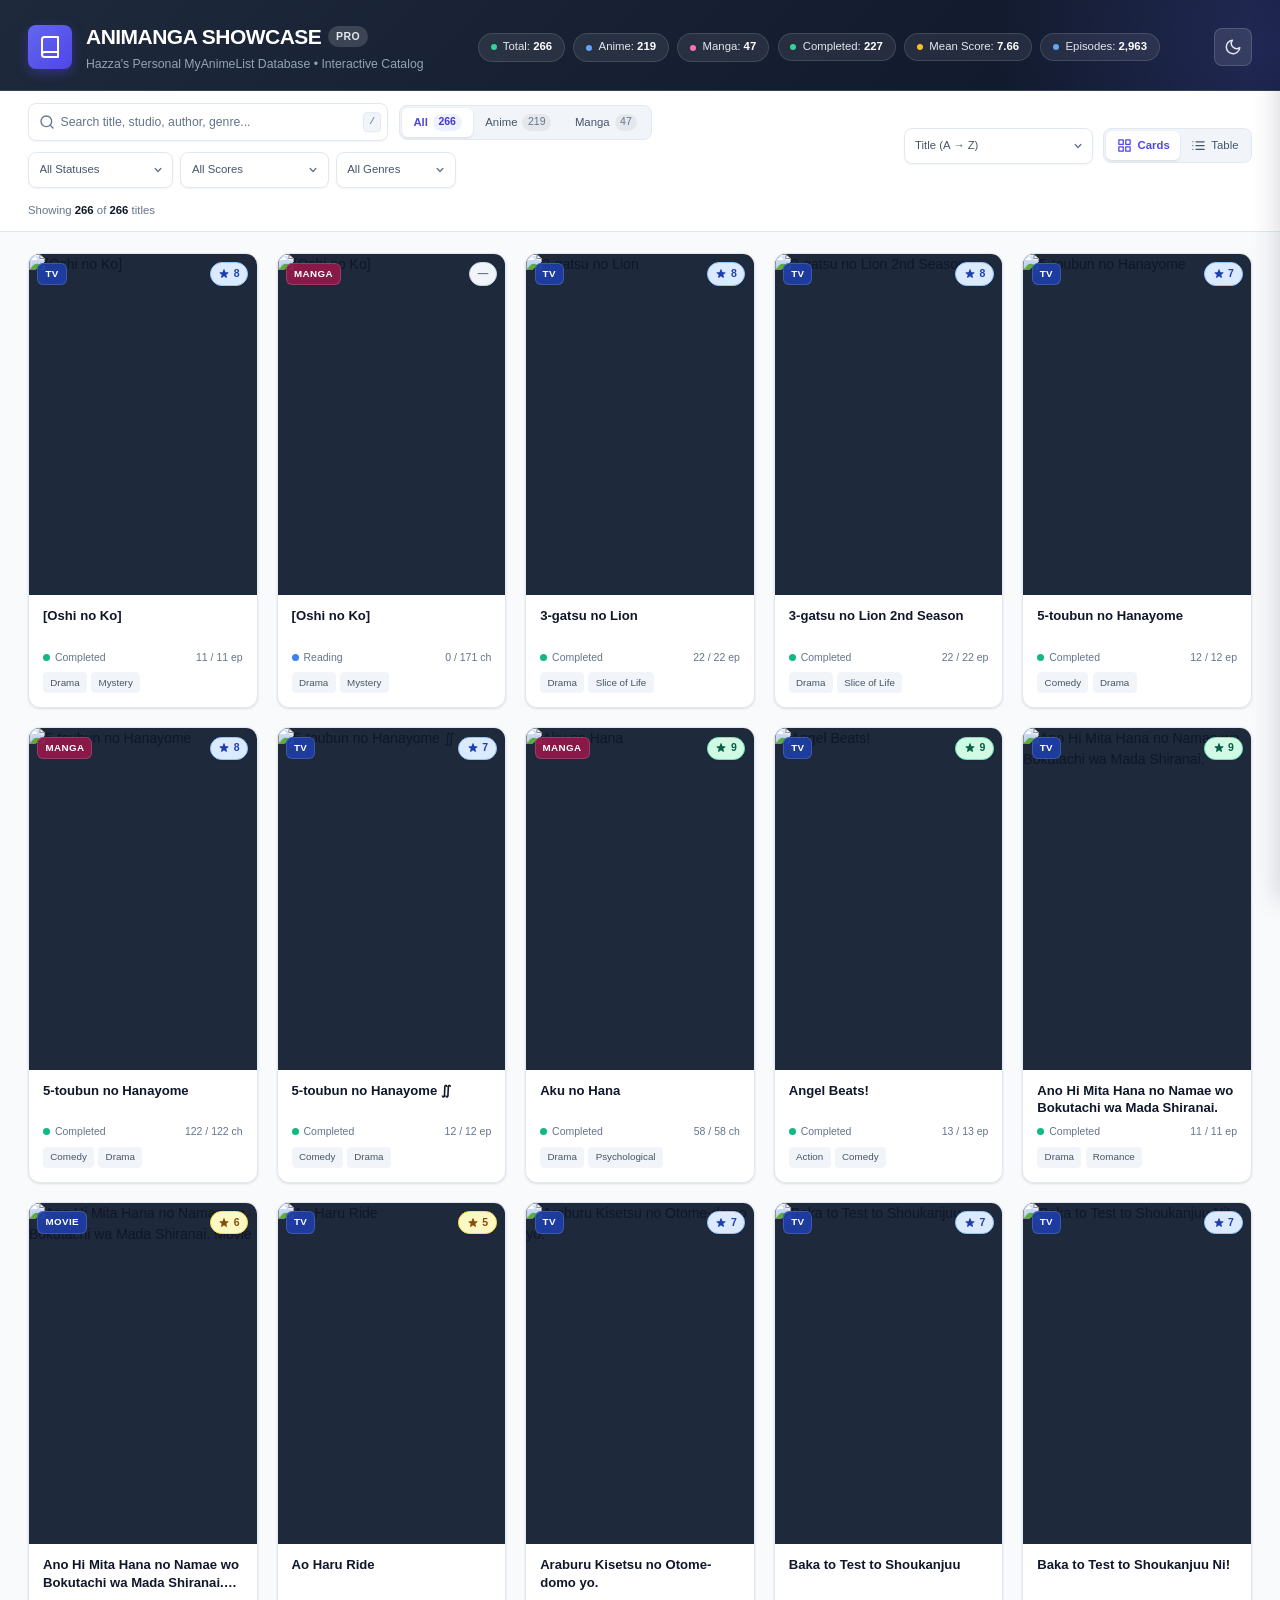
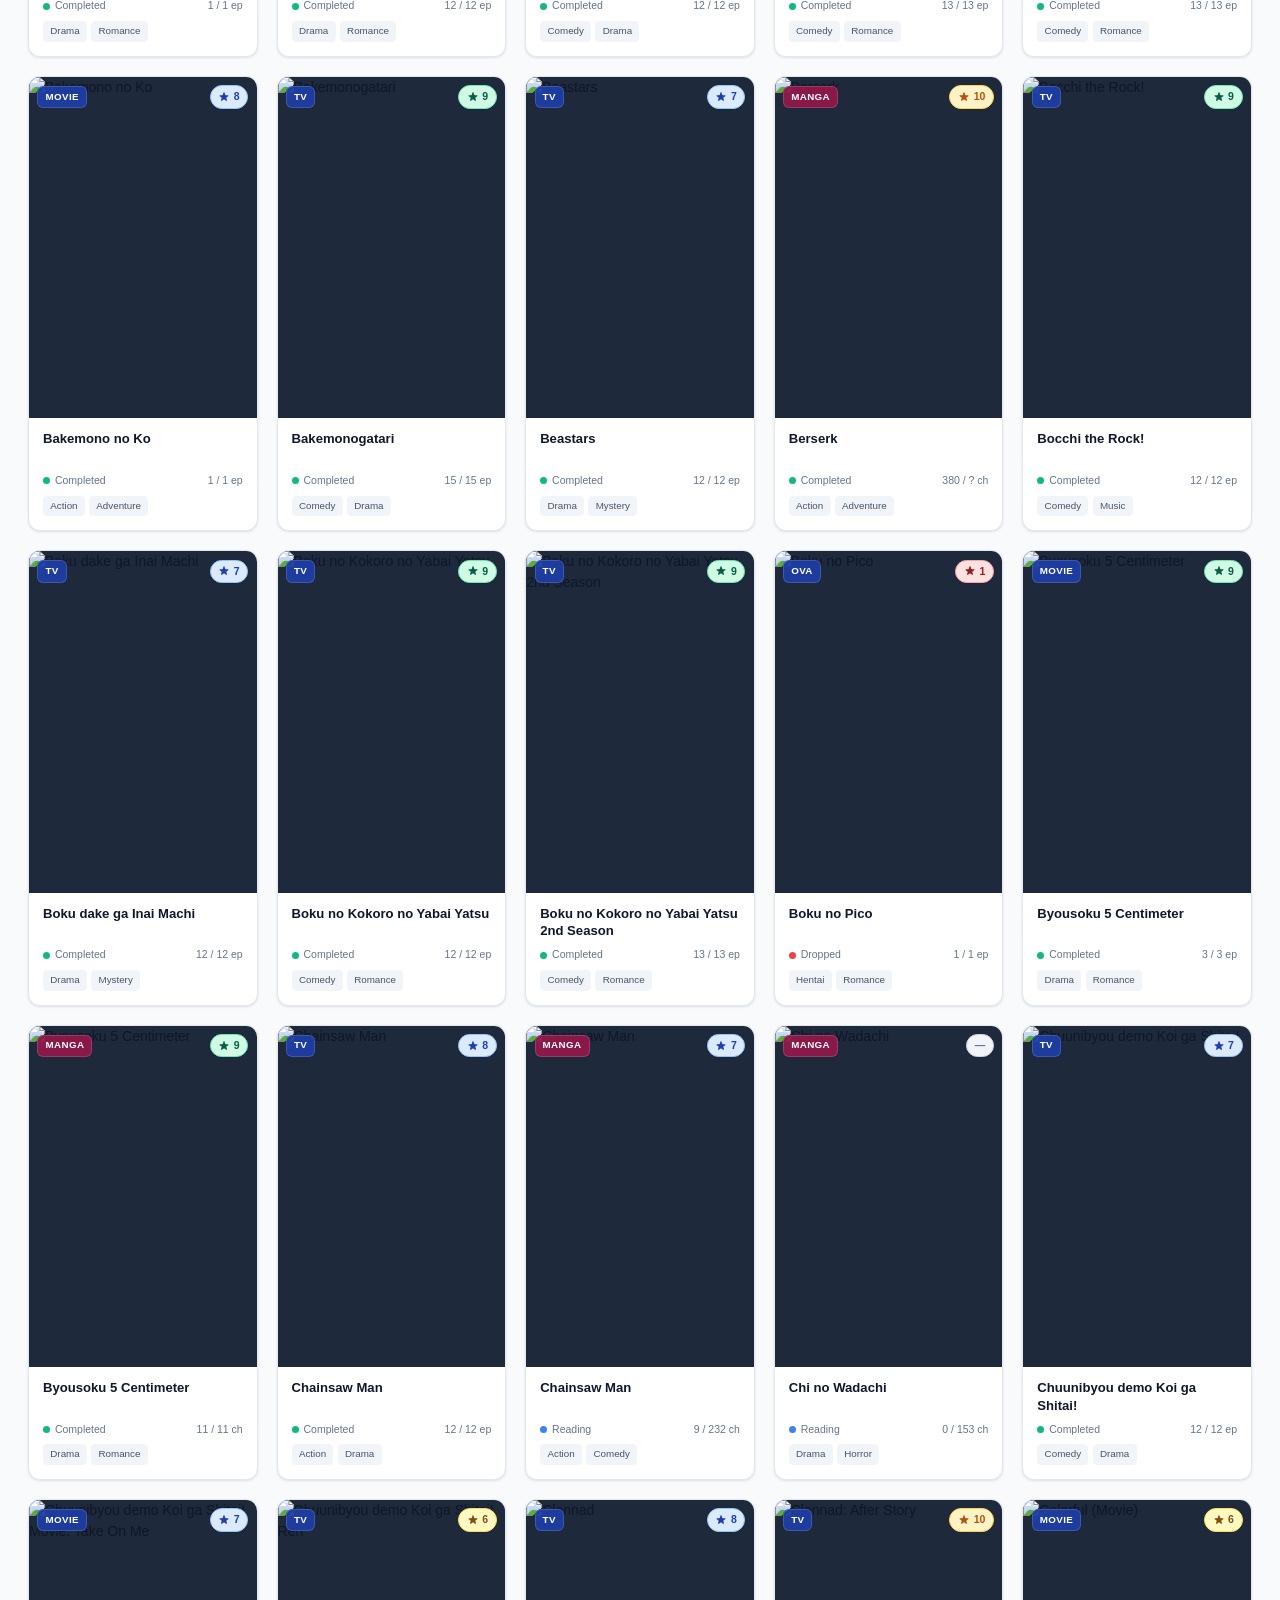
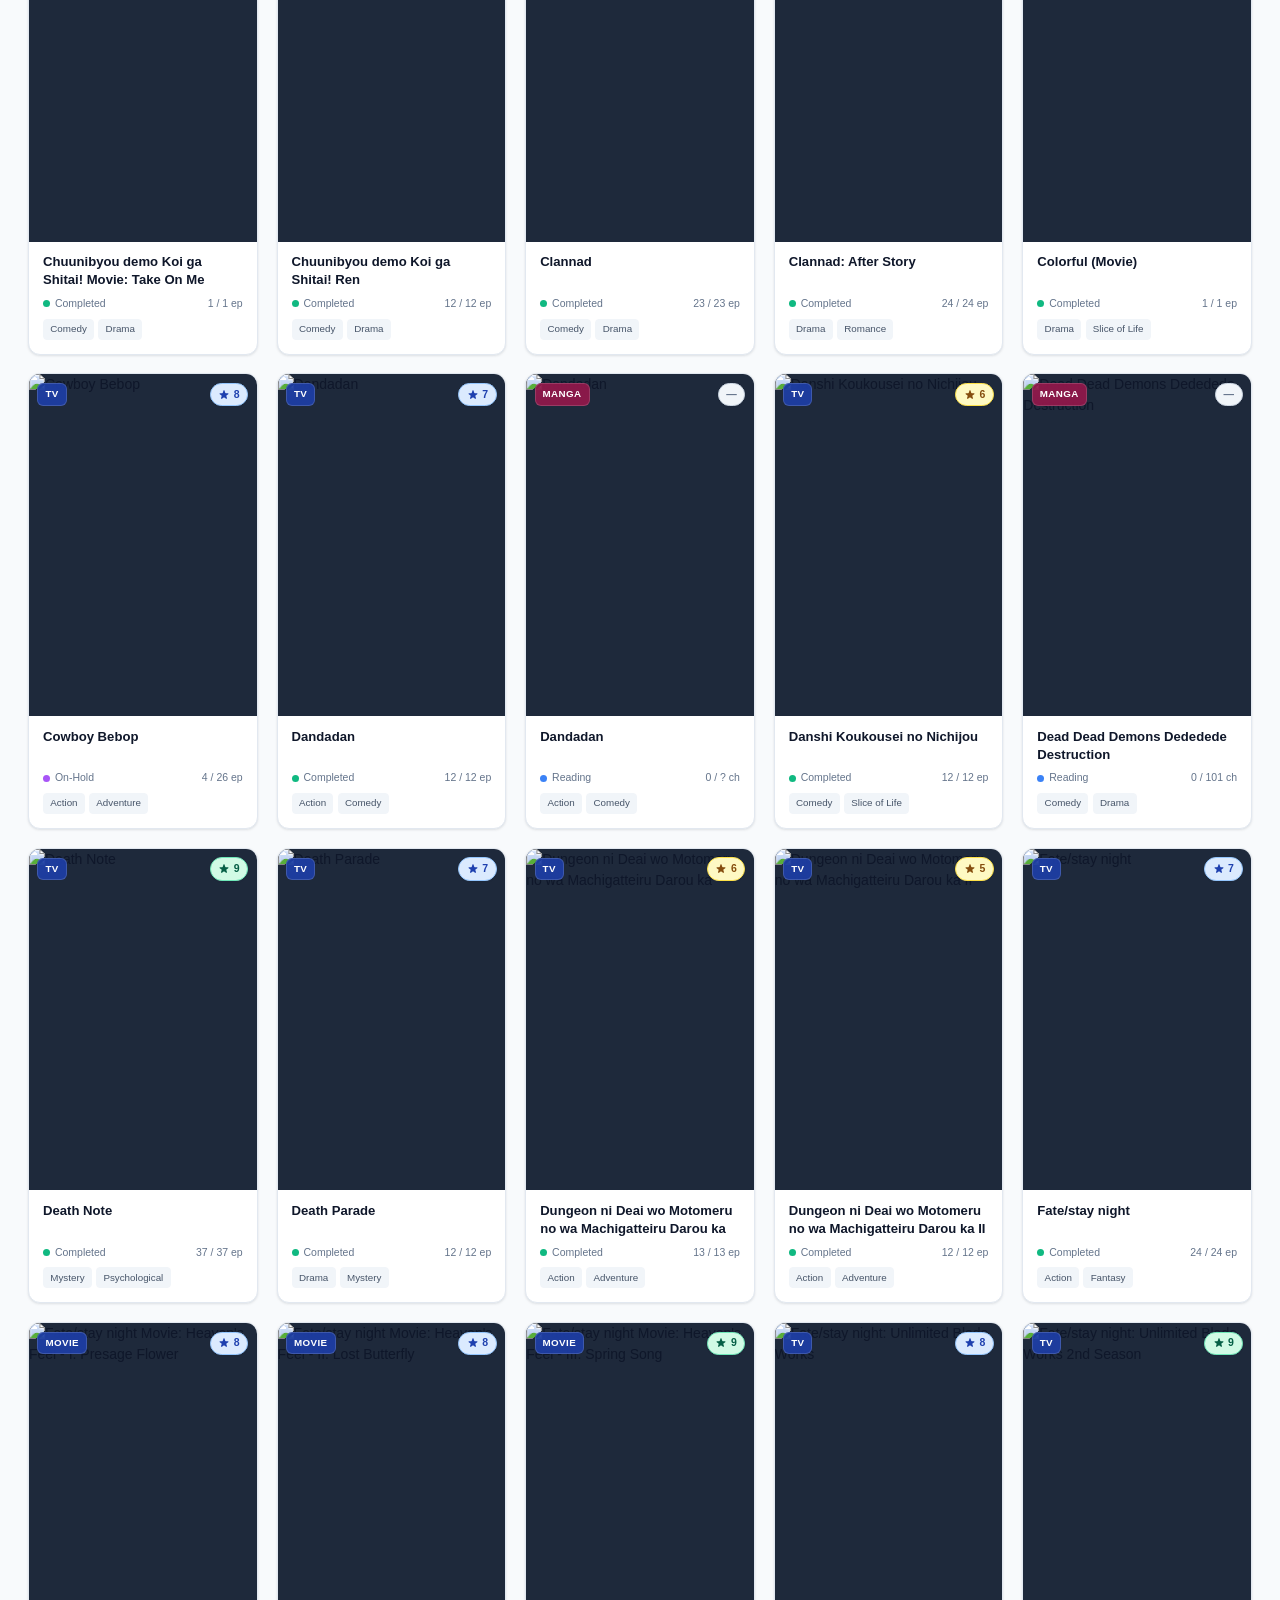
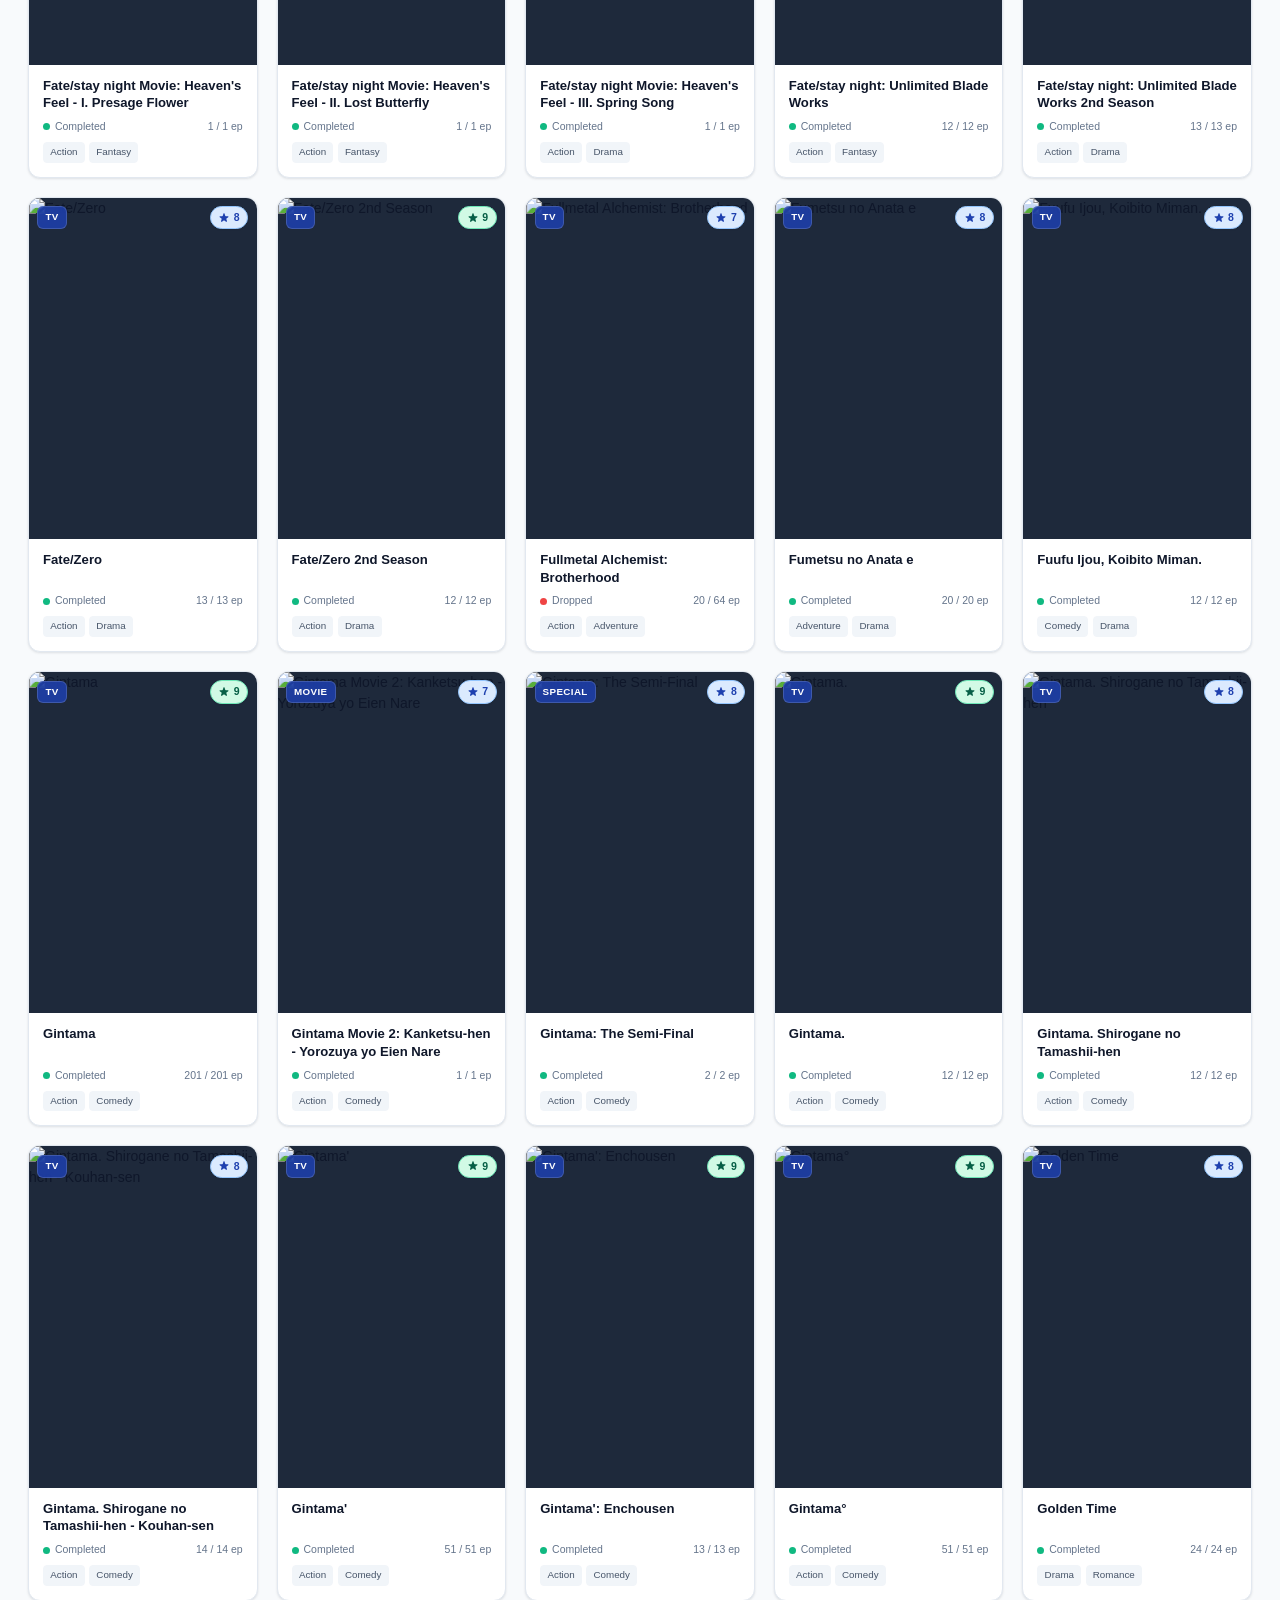
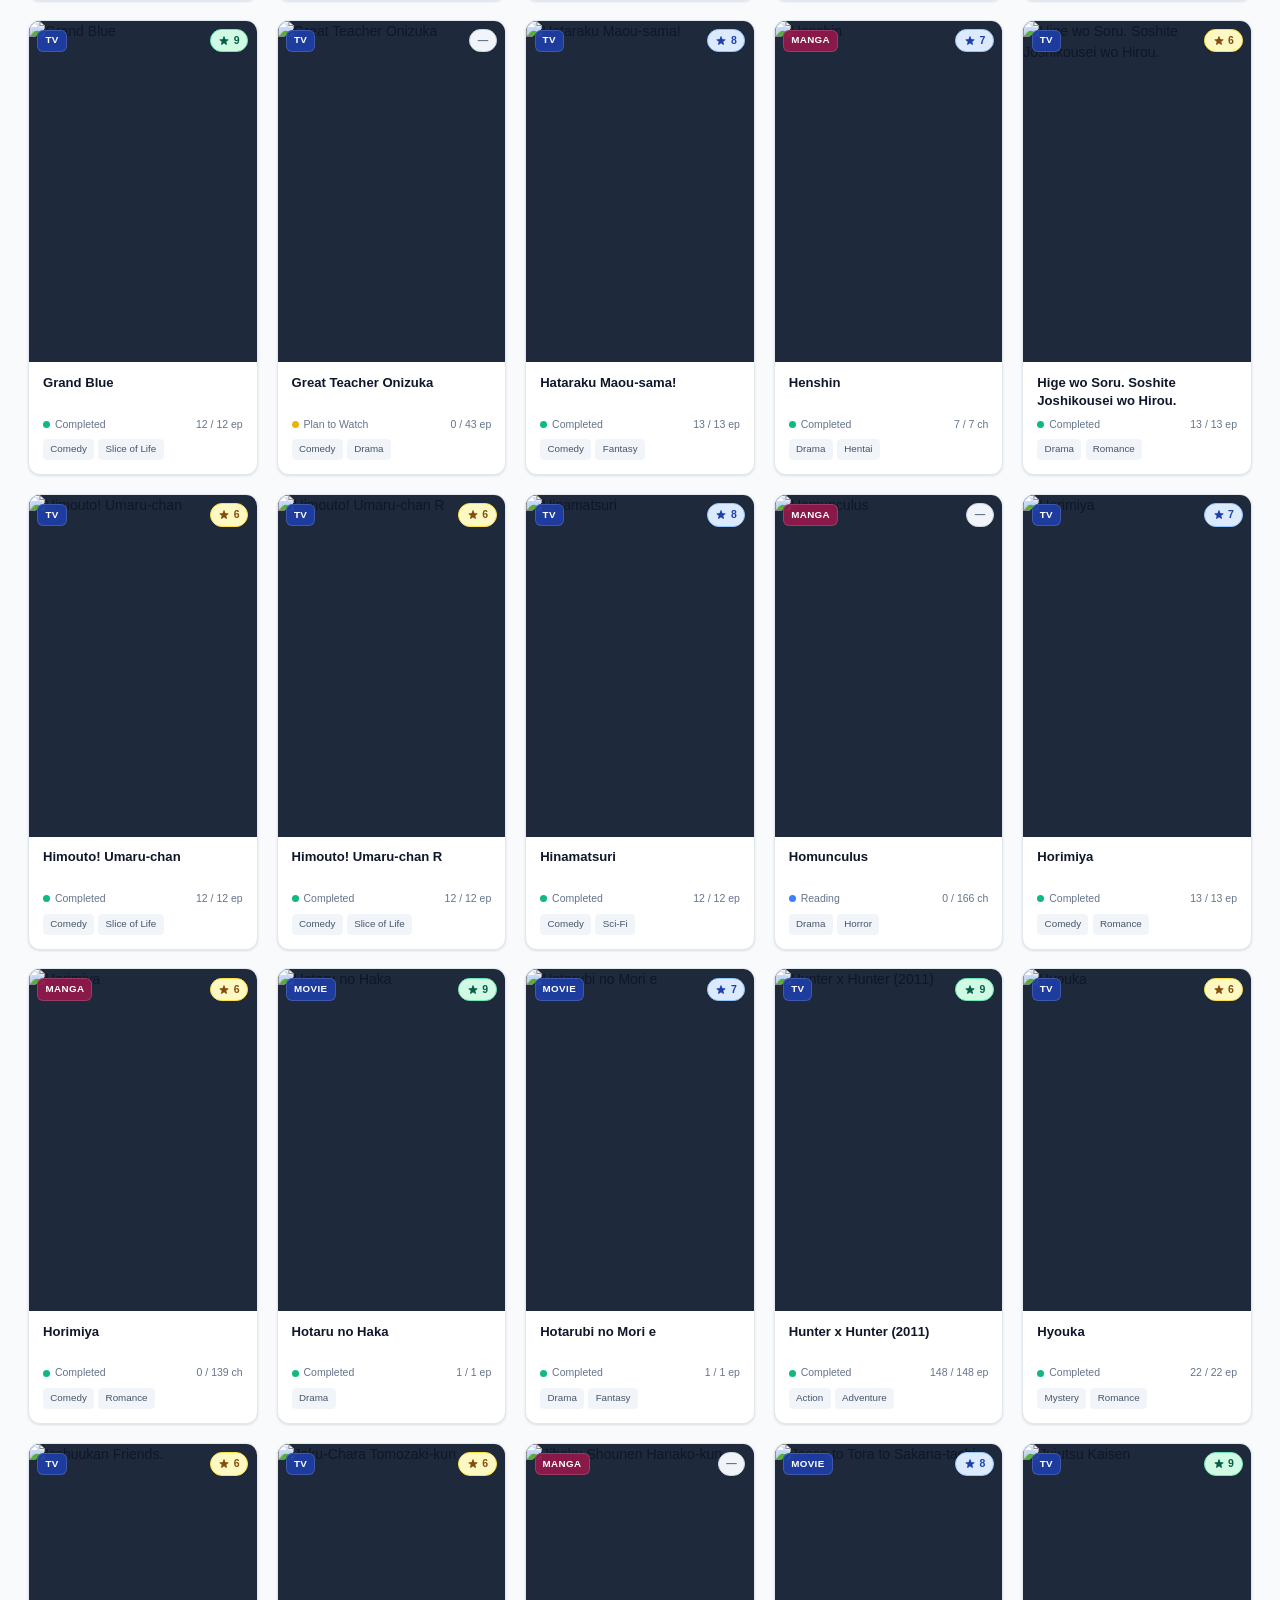
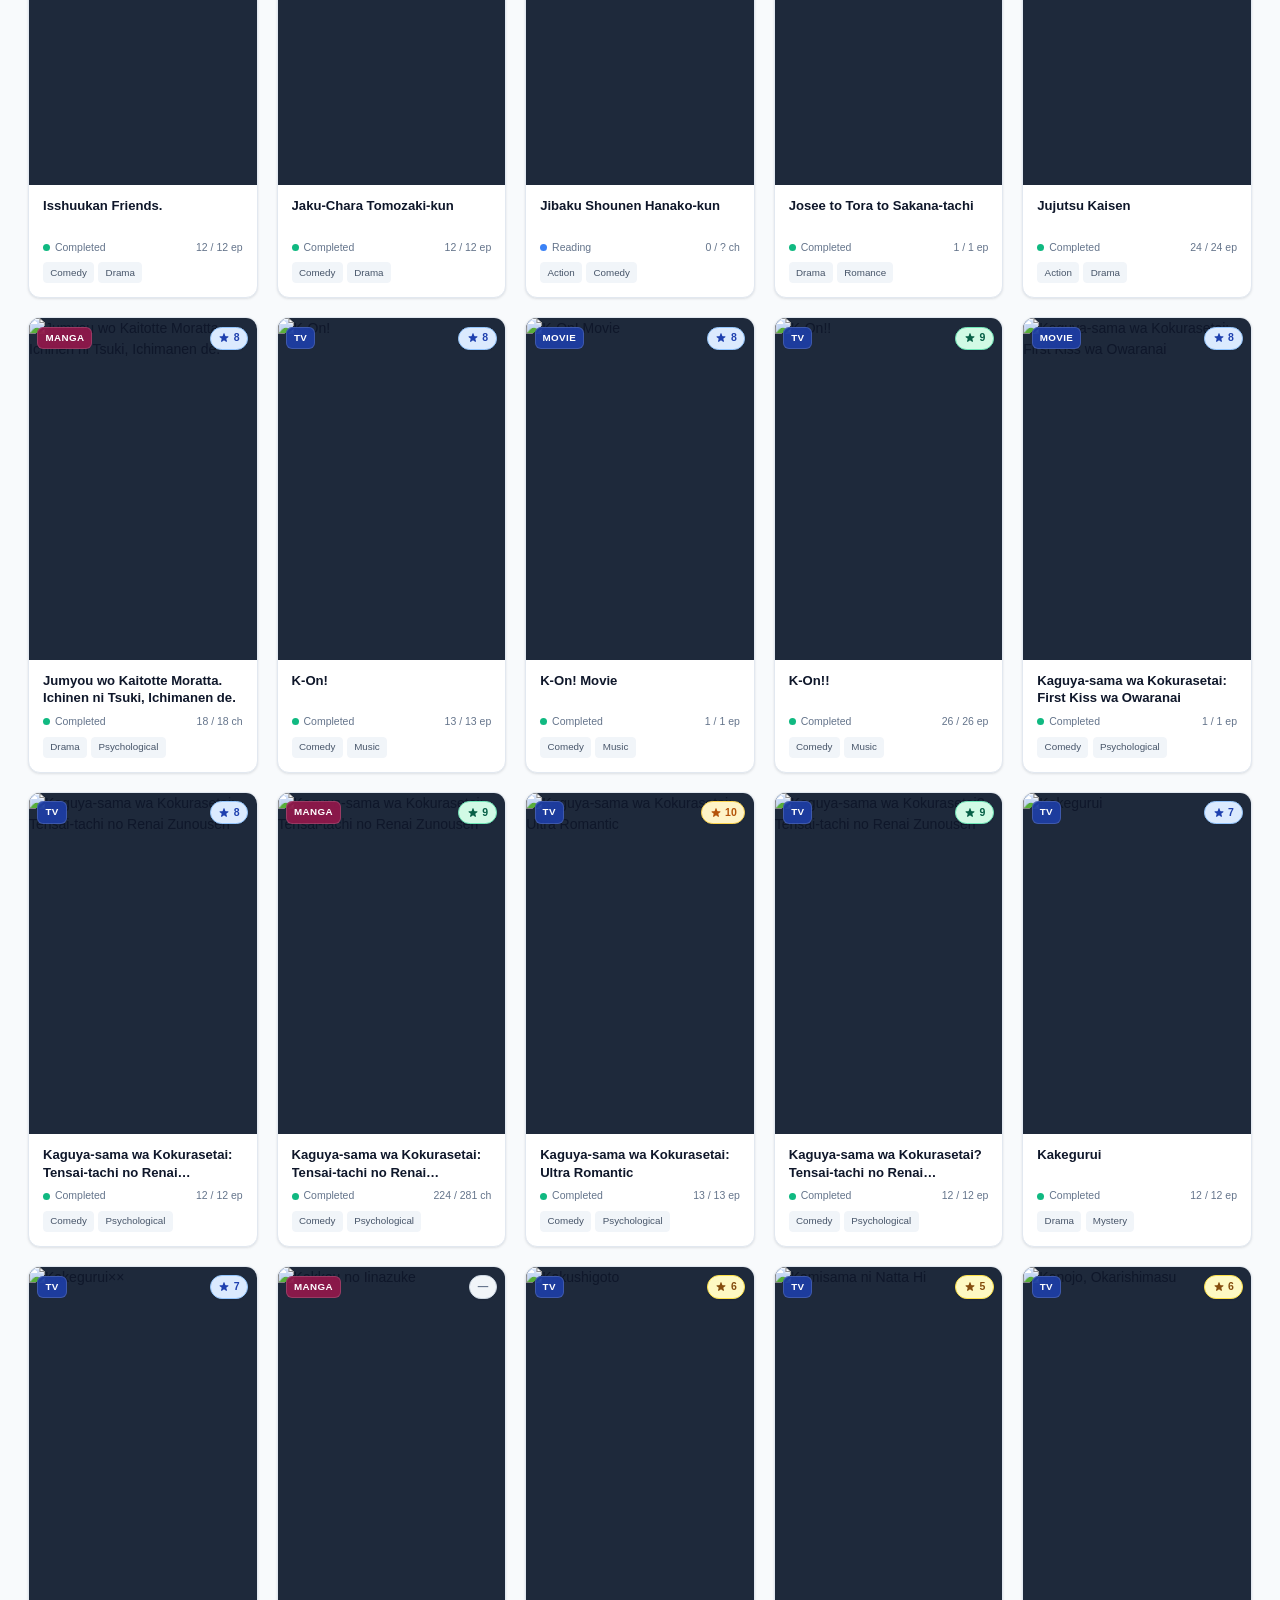
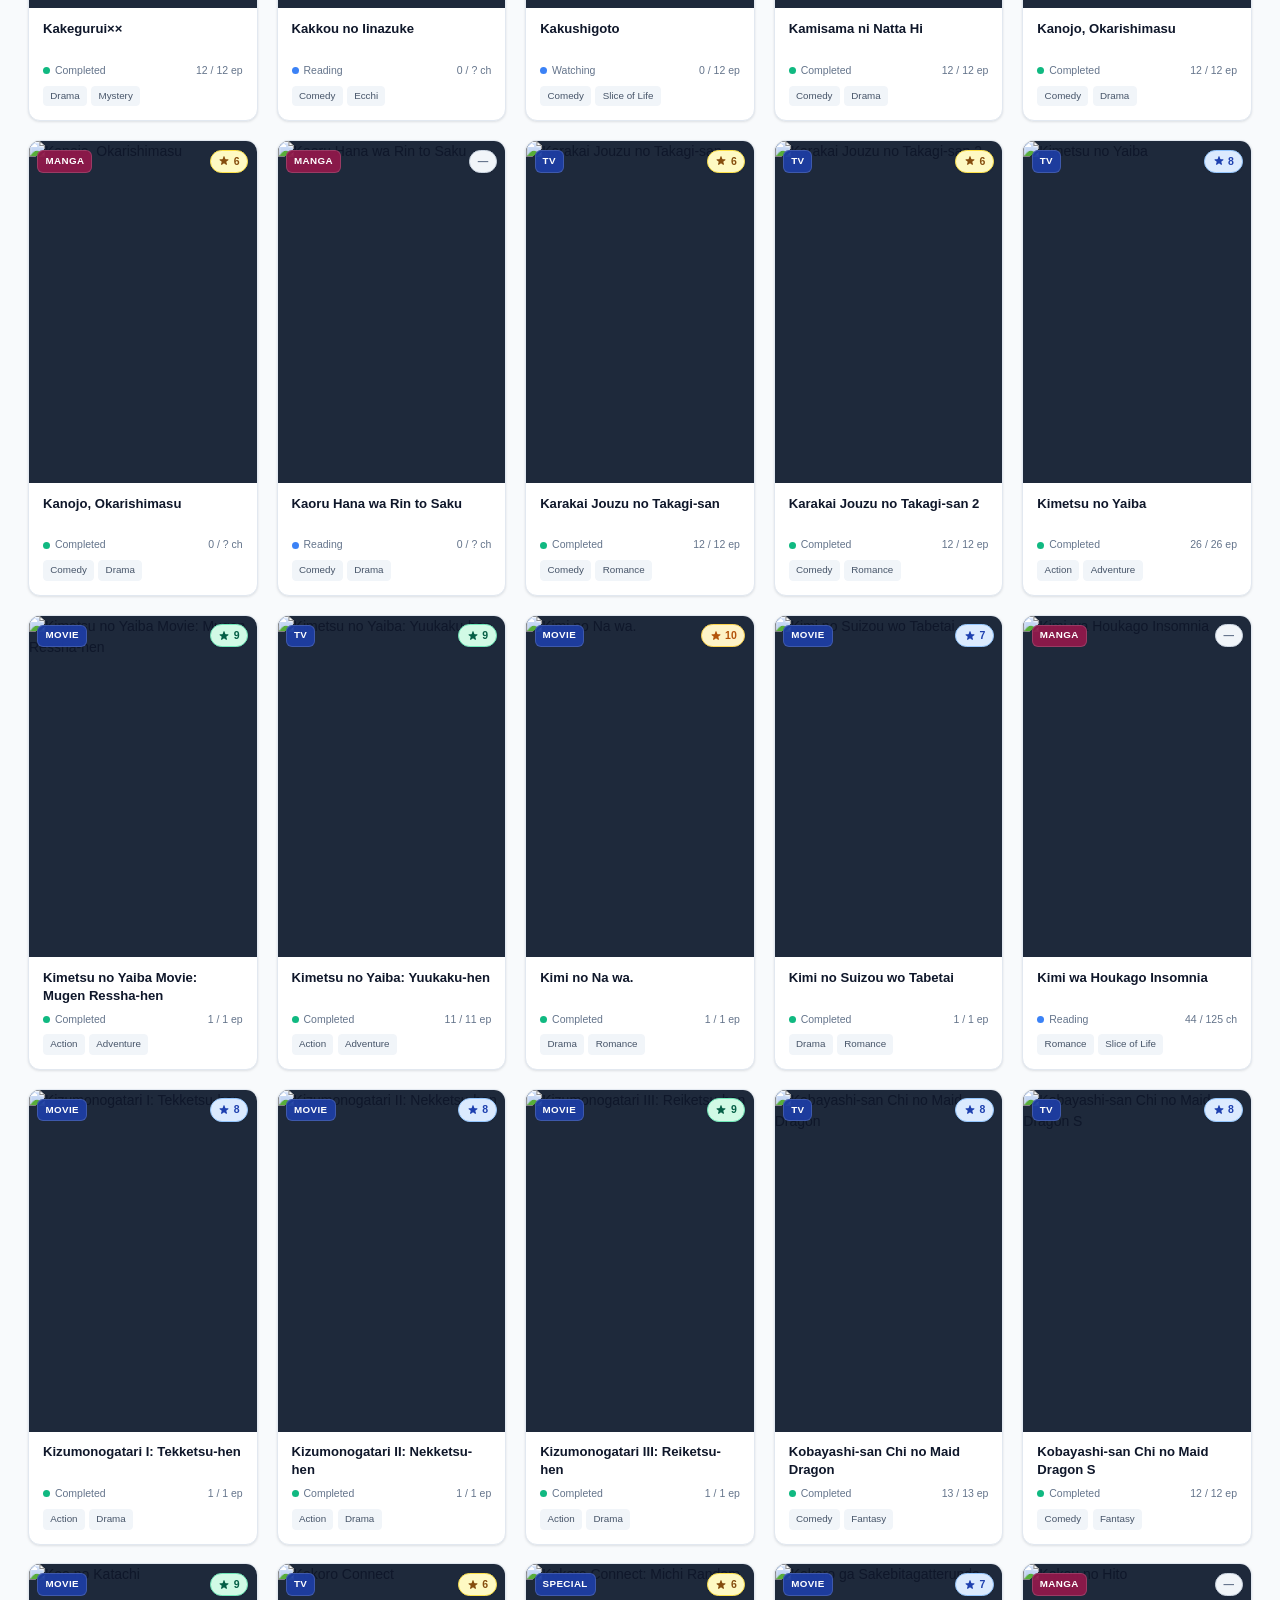
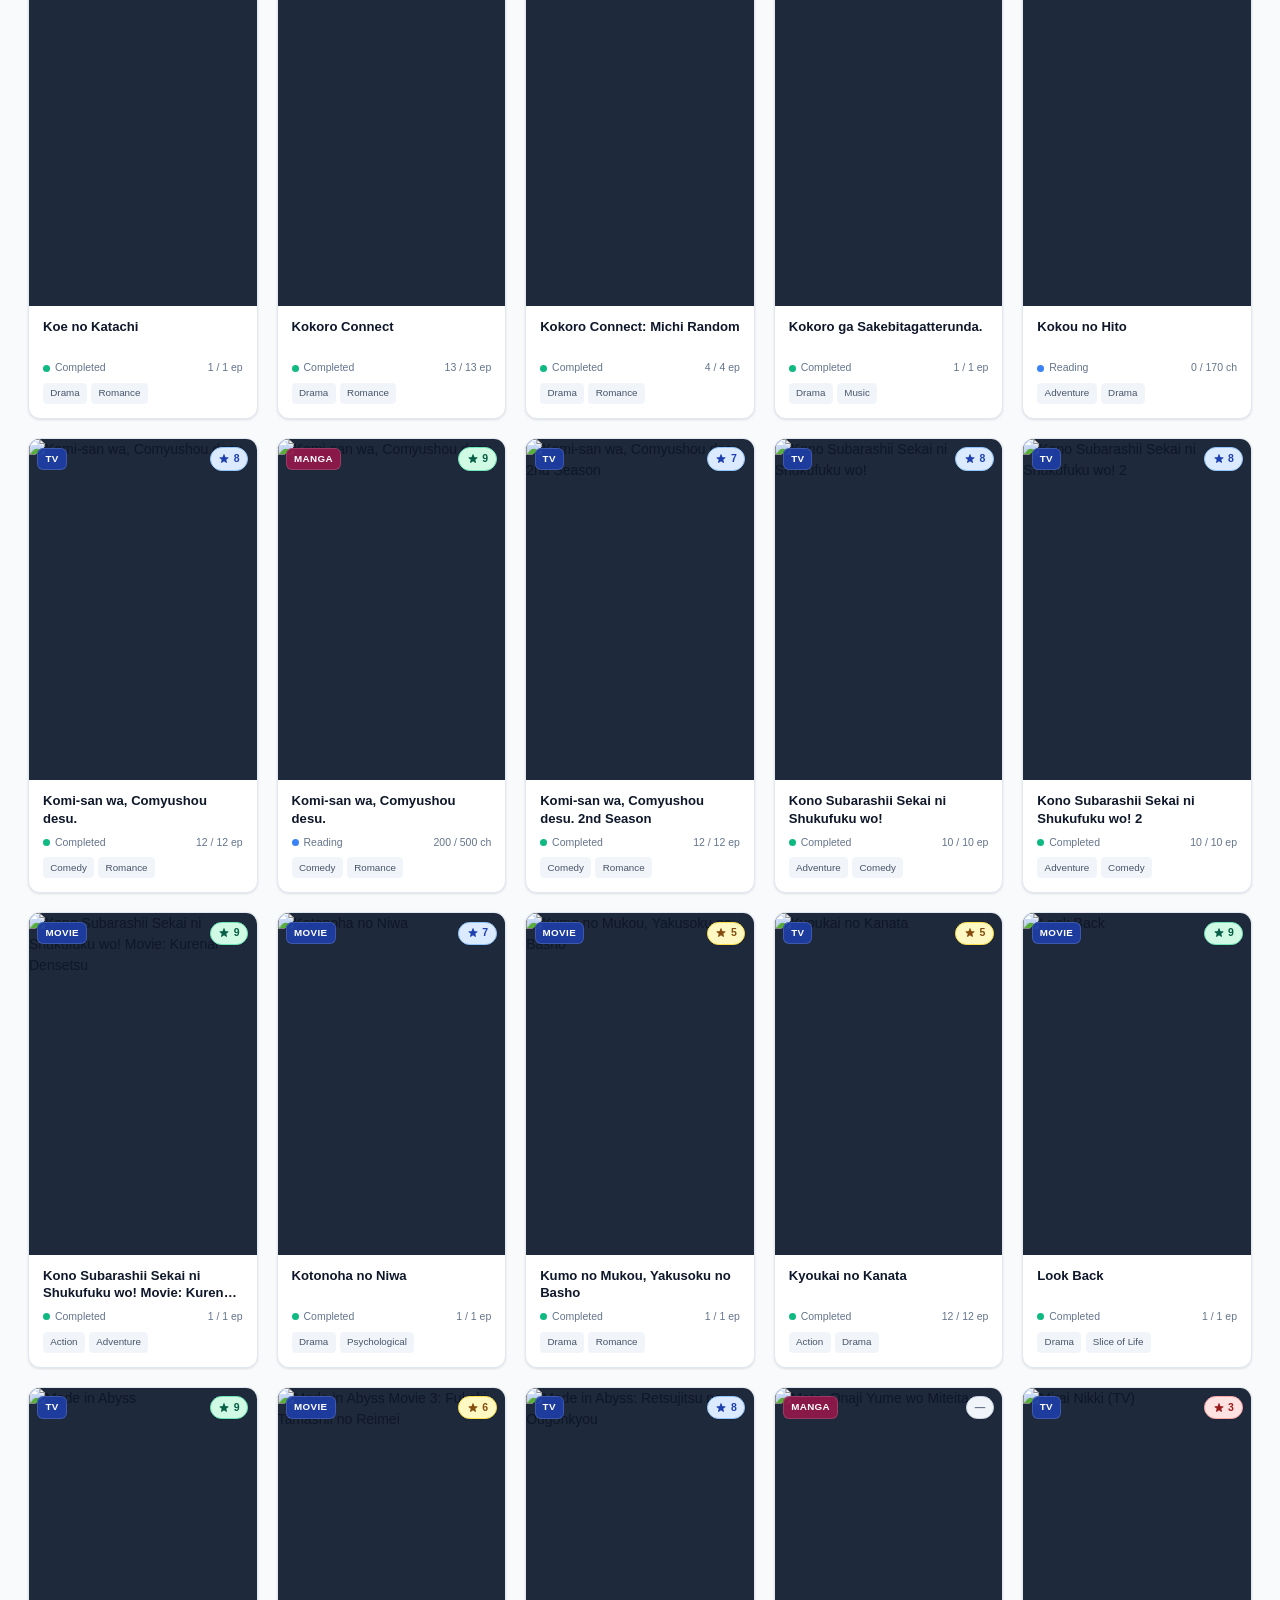
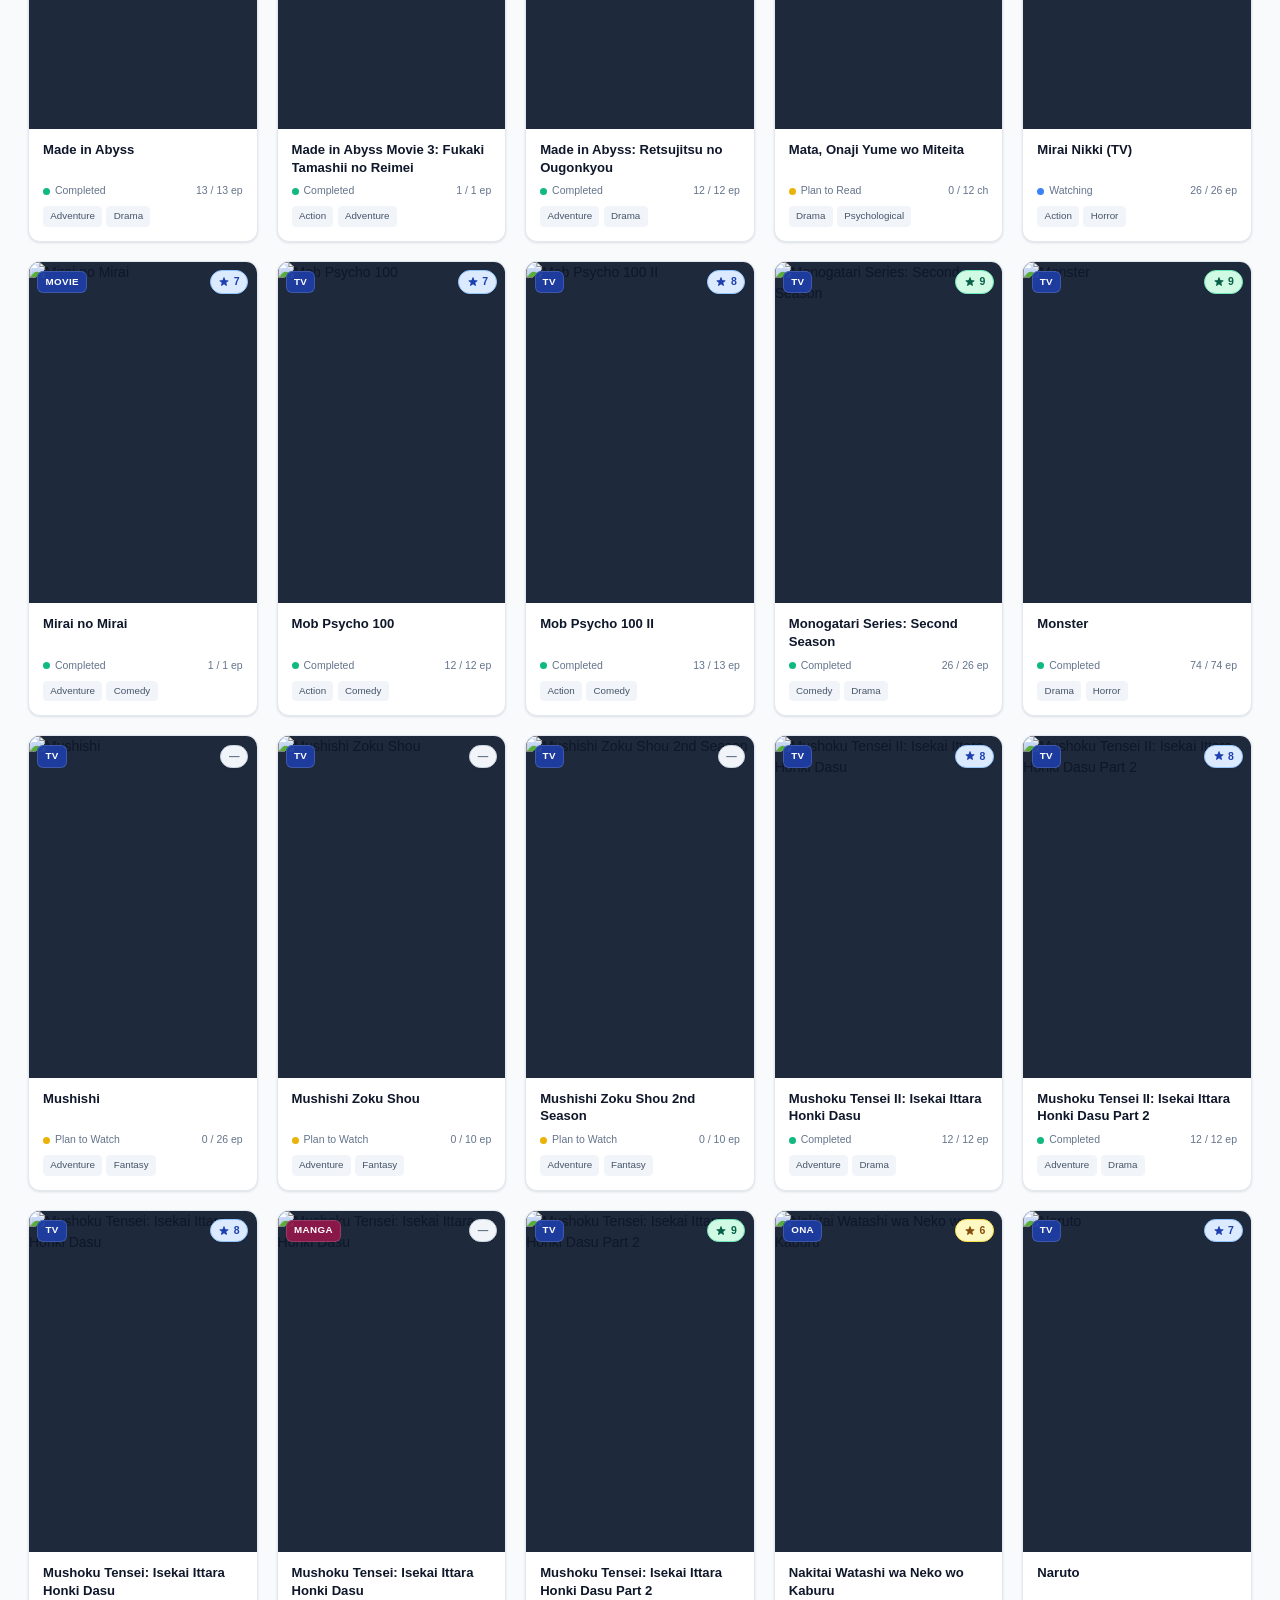
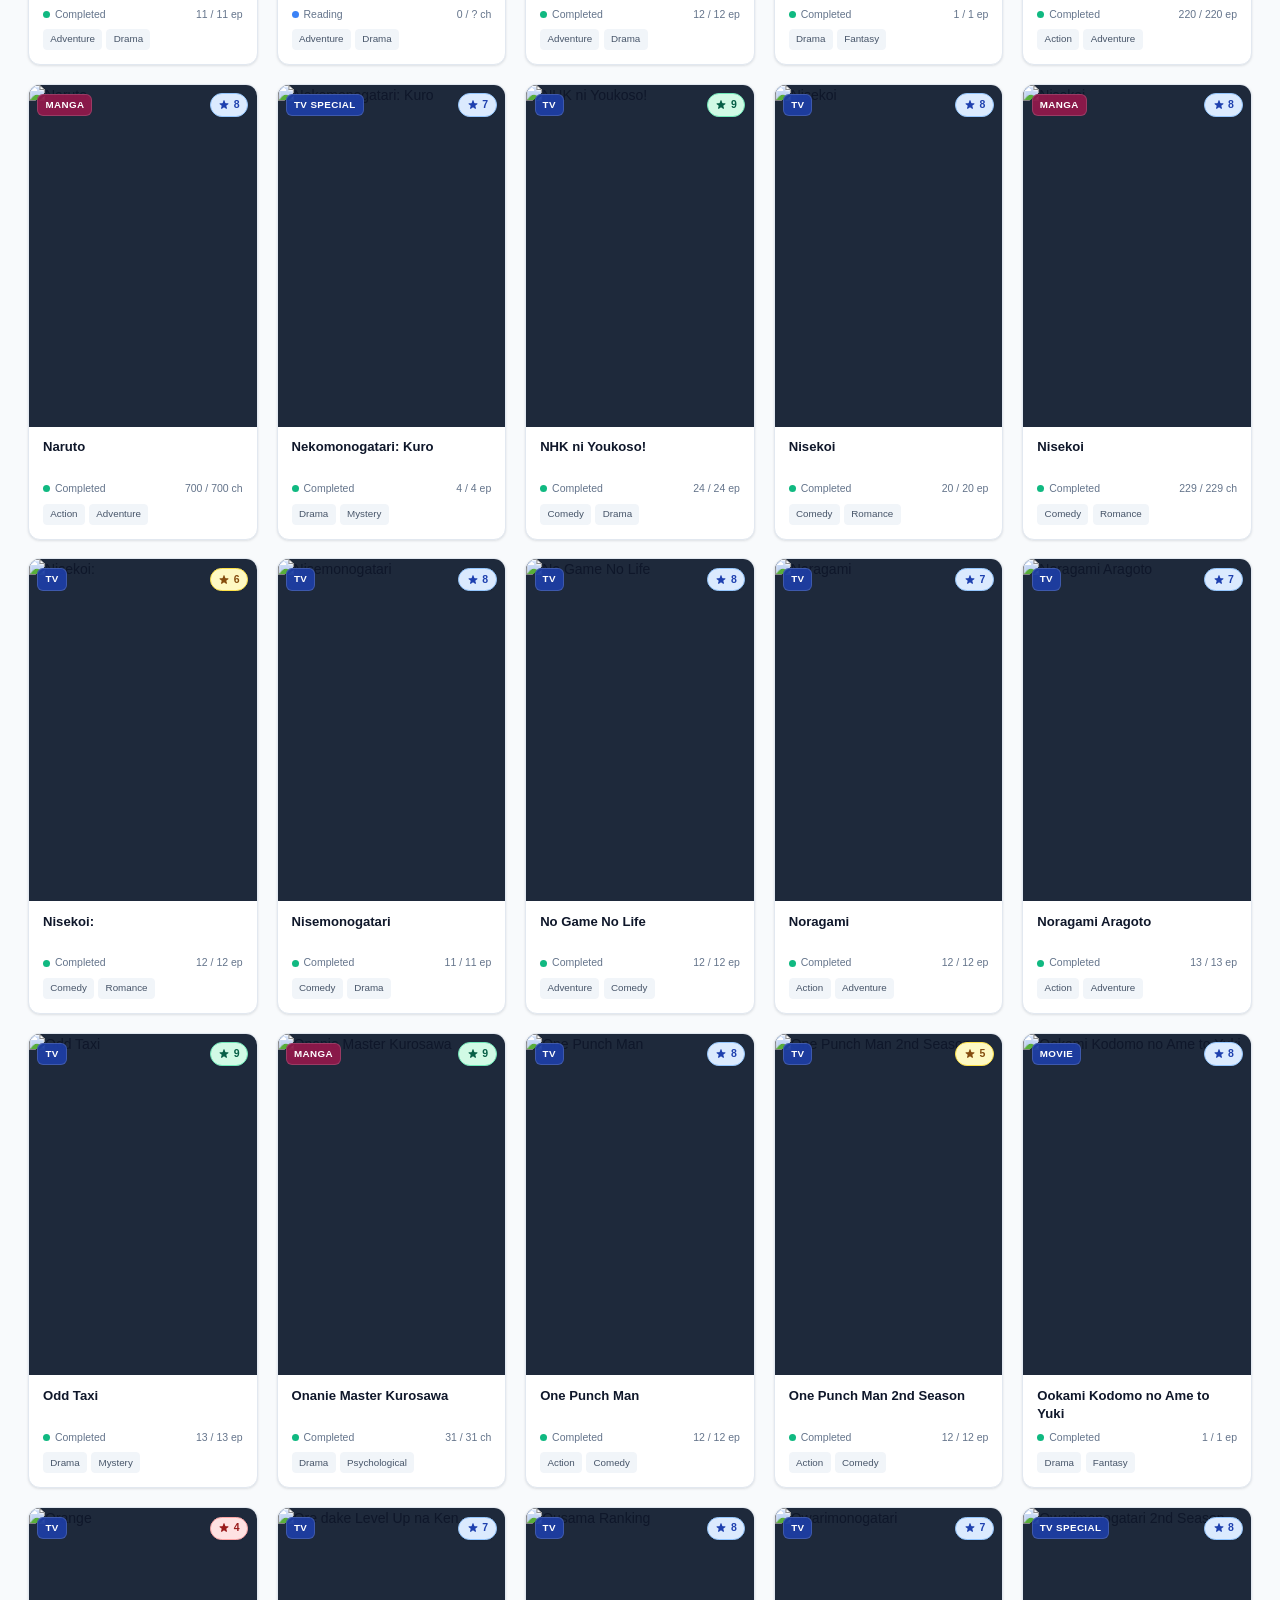
==== web/index.html @ 1e94309b "feat: initial release of Animanga Showcase with interactive web, Excel workbook, and social features" ====
<!DOCTYPE html>
<html lang="en" data-theme="dark">
<head>
  <meta charset="UTF-8" />
  <meta name="viewport" content="width=device-width, initial-scale=1.0" />
  <meta http-equiv="X-UA-Compatible" content="ie=edge" />
  <title>Animanga Showcase | Hazza's Anime &amp; Manga Catalog</title>
  <meta name="description" content="Modern, interactive Notion and Airtable style anime and manga showcase with instant search, multi-faceted filtering, and detailed metadata." />
  <link rel="stylesheet" href="styles.css" />
</head>
<body>

  <!-- ====================================================================
       App Header: Notion / Airtable Slate & Indigo Header with KPIs
       ==================================================================== -->
  <header class="app-header">
    <div class="header-inner">
      <div class="header-branding">
        <div class="branding-icon" aria-hidden="true">
          <svg viewBox="0 0 24 24" fill="none" stroke="currentColor" stroke-width="2" stroke-linecap="round" stroke-linejoin="round">
            <path d="M4 19.5A2.5 2.5 0 0 1 6.5 17H20"></path>
            <path d="M6.5 2H20v20H6.5A2.5 2.5 0 0 1 4 19.5v-15A2.5 2.5 0 0 1 6.5 2z"></path>
          </svg>
        </div>
        <div class="branding-text">
          <h1>
            ANIMANGA SHOWCASE
            <span class="badge-subtle">PRO</span>
          </h1>
          <p>Hazza's Personal MyAnimeList Database &bull; Interactive Catalog</p>
        </div>
      </div>

      <!-- Live KPI Metrics Bar -->
      <div class="header-kpi-bar" id="header-kpi-container" aria-label="Catalog Summary KPIs">
        <!-- Injected dynamically via app.js -->
      </div>

      <!-- Header Action Controls -->
      <div class="header-actions">
        <button id="theme-toggle-btn" class="icon-btn" title="Toggle Dark / Light Mode" aria-label="Toggle Dark / Light Mode">
          <!-- Sun Icon (shown in dark mode) -->
          <svg class="icon-sun" viewBox="0 0 24 24" fill="none" stroke="currentColor" stroke-width="2" stroke-linecap="round" stroke-linejoin="round">
            <circle cx="12" cy="12" r="5"></circle>
            <line x1="12" y1="1" x2="12" y2="3"></line>
            <line x1="12" y1="21" x2="12" y2="23"></line>
            <line x1="4.22" y1="4.22" x2="5.64" y2="5.64"></line>
            <line x1="18.36" y1="18.36" x2="19.78" y2="19.78"></line>
            <line x1="1" y1="12" x2="3" y2="12"></line>
            <line x1="21" y1="12" x2="23" y2="12"></line>
            <line x1="4.22" y1="19.78" x2="5.64" y2="18.36"></line>
            <line x1="18.36" y1="5.64" x2="19.78" y2="4.22"></line>
          </svg>
          <!-- Moon Icon (shown in light mode) -->
          <svg class="icon-moon" style="display: none;" viewBox="0 0 24 24" fill="none" stroke="currentColor" stroke-width="2" stroke-linecap="round" stroke-linejoin="round">
            <path d="M21 12.79A9 9 0 1 1 11.21 3 7 7 0 0 0 21 12.79z"></path>
          </svg>
        </button>
      </div>
    </div>
  </header>

  <!-- ====================================================================
       Control Toolbar: Search, Filters, Sorters & View Switcher
       ==================================================================== -->
  <section class="toolbar-container" aria-label="Catalog Toolbar &amp; Filters">
    <div class="toolbar-inner">
      <div class="toolbar-primary">
        <div class="toolbar-left">
          <!-- Instant Search Box -->
          <div class="search-wrapper">
            <span class="search-icon" aria-hidden="true">
              <svg viewBox="0 0 24 24" fill="none" stroke="currentColor" stroke-width="2" stroke-linecap="round" stroke-linejoin="round">
                <circle cx="11" cy="11" r="8"></circle>
                <line x1="21" y1="21" x2="16.65" y2="16.65"></line>
              </svg>
            </span>
            <input type="text"
                   id="search-input"
                   class="search-input"
                   placeholder="Search title, studio, author, genre..."
                   autocomplete="off"
                   spellcheck="false"
                   aria-label="Search catalog" />
            <div class="search-actions">
              <button id="search-clear-btn" class="search-clear-btn" title="Clear search query" aria-label="Clear search">
                &times;
              </button>
              <kbd class="search-badge">/</kbd>
            </div>
          </div>

          <!-- Media Type Filter Tabs -->
          <div class="type-segmented-control" role="tablist" aria-label="Filter by Media Type">
            <button class="type-tab-btn active" data-type="all" role="tab" aria-selected="true">
              All <span class="tab-count" id="tab-count-all">266</span>
            </button>
            <button class="type-tab-btn" data-type="anime" role="tab" aria-selected="false">
              Anime <span class="tab-count" id="tab-count-anime">219</span>
            </button>
            <button class="type-tab-btn" data-type="manga" role="tab" aria-selected="false">
              Manga <span class="tab-count" id="tab-count-manga">47</span>
            </button>
          </div>

          <!-- Multi-Faceted Filters -->
          <div class="filters-group">
            <!-- Status Filter -->
            <div class="select-wrapper">
              <select id="status-select" class="filter-select" aria-label="Filter by Status">
                <option value="all">All Statuses</option>
                <option value="Completed">Completed</option>
                <option value="Watching/Reading">Watching / Reading</option>
                <option value="Plan to Watch/Read">Plan to Watch / Read</option>
                <option value="On-Hold">On-Hold</option>
                <option value="Dropped">Dropped</option>
              </select>
              <span class="select-arrow" aria-hidden="true">
                <svg viewBox="0 0 20 20" fill="currentColor"><path fill-rule="evenodd" d="M5.293 7.293a1 1 0 011.414 0L10 10.586l3.293-3.293a1 1 0 111.414 1.414l-4 4a1 1 0 01-1.414 0l-4-4a1 1 0 010-1.414z" clip-rule="evenodd"/></svg>
              </span>
            </div>

            <!-- Score Tier Filter -->
            <div class="select-wrapper">
              <select id="score-select" class="filter-select" aria-label="Filter by Score Tier">
                <option value="all">All Scores</option>
                <option value="masterpiece">&starf; 9-10 Masterpiece</option>
                <option value="recommended">&starf; 7-8 Recommended</option>
                <option value="average">&starf; 5-6 Average</option>
                <option value="low">&starf; 1-4 Low</option>
                <option value="unrated">Unrated (0)</option>
              </select>
              <span class="select-arrow" aria-hidden="true">
                <svg viewBox="0 0 20 20" fill="currentColor"><path fill-rule="evenodd" d="M5.293 7.293a1 1 0 011.414 0L10 10.586l3.293-3.293a1 1 0 111.414 1.414l-4 4a1 1 0 01-1.414 0l-4-4a1 1 0 010-1.414z" clip-rule="evenodd"/></svg>
              </span>
            </div>

            <!-- Genre Filter -->
            <div class="select-wrapper">
              <select id="genre-select" class="filter-select" aria-label="Filter by Genre">
                <option value="all">All Genres</option>
                <!-- Populated dynamically via app.js -->
              </select>
              <span class="select-arrow" aria-hidden="true">
                <svg viewBox="0 0 20 20" fill="currentColor"><path fill-rule="evenodd" d="M5.293 7.293a1 1 0 011.414 0L10 10.586l3.293-3.293a1 1 0 111.414 1.414l-4 4a1 1 0 01-1.414 0l-4-4a1 1 0 010-1.414z" clip-rule="evenodd"/></svg>
              </span>
            </div>
          </div>
        </div>

        <div class="toolbar-right">
          <!-- Sort Dropdown -->
          <div class="select-wrapper">
            <select id="sort-select" class="filter-select" aria-label="Sort catalog entries">
              <option value="title_asc">Title (A &rarr; Z)</option>
              <option value="title_desc">Title (Z &rarr; A)</option>
              <option value="score_desc">Personal Score (High &rarr; Low)</option>
              <option value="score_asc">Personal Score (Low &rarr; High)</option>
              <option value="global_desc">Global Score (High &rarr; Low)</option>
              <option value="progress_desc">Progress % (High &rarr; Low)</option>
              <option value="type_asc">Format / Type</option>
            </select>
            <span class="select-arrow" aria-hidden="true">
              <svg viewBox="0 0 20 20" fill="currentColor"><path fill-rule="evenodd" d="M5.293 7.293a1 1 0 011.414 0L10 10.586l3.293-3.293a1 1 0 111.414 1.414l-4 4a1 1 0 01-1.414 0l-4-4a1 1 0 010-1.414z" clip-rule="evenodd"/></svg>
            </span>
          </div>

          <!-- Dual View Mode Toggle -->
          <div class="view-toggle-group" role="group" aria-label="Switch Layout View">
            <button id="view-gallery-btn" class="view-btn active" title="Gallery / Visual Grid View (G)" aria-label="Gallery View">
              <svg viewBox="0 0 24 24" fill="none" stroke="currentColor" stroke-width="2" stroke-linecap="round" stroke-linejoin="round">
                <rect x="3" y="3" width="7" height="7"></rect>
                <rect x="14" y="3" width="7" height="7"></rect>
                <rect x="14" y="14" width="7" height="7"></rect>
                <rect x="3" y="14" width="7" height="7"></rect>
              </svg>
              <span>Cards</span>
            </button>
            <button id="view-table-btn" class="view-btn" title="Airtable-Style Table View (T)" aria-label="Table View">
              <svg viewBox="0 0 24 24" fill="none" stroke="currentColor" stroke-width="2" stroke-linecap="round" stroke-linejoin="round">
                <line x1="8" y1="6" x2="21" y2="6"></line>
                <line x1="8" y1="12" x2="21" y2="12"></line>
                <line x1="8" y1="18" x2="21" y2="18"></line>
                <line x1="3" y1="6" x2="3.01" y2="6"></line>
                <line x1="3" y1="12" x2="3.01" y2="12"></line>
                <line x1="3" y1="18" x2="3.01" y2="18"></line>
              </svg>
              <span>Table</span>
            </button>
          </div>
        </div>
      </div>

      <!-- Secondary Toolbar: Active Filter Chips & Counter -->
      <div class="toolbar-secondary">
        <div id="active-filters-container" class="active-filters-list" style="display: none;">
          <div id="active-chips-list" class="active-filters-list"></div>
        </div>
        <div id="results-counter" class="results-counter">
          Showing <strong>266</strong> of <strong>266</strong> titles
        </div>
      </div>
    </div>
  </section>

  <!-- ====================================================================
       Main Content Area: Gallery View & Table View Containers
       ==================================================================== -->
  <main class="main-content">
    <!-- Gallery / Grid View -->
    <div id="gallery-view-container" class="gallery-grid" role="region" aria-label="Gallery Showcase">
      <!-- Cards rendered dynamically via app.js -->
    </div>

    <!-- Table View -->
    <div id="table-view-container" style="display: none;" role="region" aria-label="Spreadsheet Database">
      <!-- Table rendered dynamically via app.js -->
    </div>

    <!-- Empty State -->
    <div id="empty-state" class="empty-state" role="status">
      <div class="empty-state-icon" aria-hidden="true">
        <svg viewBox="0 0 24 24" fill="none" stroke="currentColor" stroke-width="1.5" stroke-linecap="round" stroke-linejoin="round">
          <circle cx="11" cy="11" r="8"></circle>
          <line x1="21" y1="21" x2="16.65" y2="16.65"></line>
          <line x1="8" y1="11" x2="14" y2="11"></line>
        </svg>
      </div>
      <h3 class="empty-state-title">No matching titles found</h3>
      <p class="empty-state-desc">Try clearing search keywords or adjusting status/score filters.</p>
      <button class="reset-filters-btn" onclick="document.getElementById('search-clear-btn').click();" style="display: inline-flex; margin: 0 auto; font-size: 0.875rem; padding: 0.4rem 1rem; background: var(--accent-surface); color: var(--accent-text);">
        Clear Search &amp; Filters
      </button>
    </div>
  </main>

  <!-- ====================================================================
       Slide-Over Detail Drawer & Modal Dialog
       ==================================================================== -->
  <div id="drawer-backdrop" class="drawer-backdrop" aria-hidden="true"></div>
  <aside id="drawer-panel" class="drawer-panel" role="dialog" aria-modal="true" aria-labelledby="drawer-title-main">
    <!-- Drawer Header Banner with Controls -->
    <div class="drawer-banner">
      <img id="drawer-banner-img" class="drawer-banner-img" src="" alt="" />
      <div class="drawer-banner-gradient"></div>

      <!-- Navigation Arrows (Previous / Next) -->
      <div class="drawer-nav-group">
        <button id="drawer-prev-btn" class="drawer-nav-btn" title="Previous entry (&larr;)" aria-label="Previous item">
          <svg viewBox="0 0 24 24" fill="none" stroke="currentColor" stroke-width="2" stroke-linecap="round" stroke-linejoin="round">
            <polyline points="15 18 9 12 15 6"></polyline>
          </svg>
        </button>
        <button id="drawer-next-btn" class="drawer-nav-btn" title="Next entry (&rarr;)" aria-label="Next item">
          <svg viewBox="0 0 24 24" fill="none" stroke="currentColor" stroke-width="2" stroke-linecap="round" stroke-linejoin="round">
            <polyline points="9 18 15 12 9 6"></polyline>
          </svg>
        </button>
      </div>

      <!-- Close Button -->
      <button id="drawer-close-btn" class="drawer-close-btn" title="Close drawer (Esc)" aria-label="Close detail drawer">
        <svg viewBox="0 0 24 24" fill="none" stroke="currentColor" stroke-width="2" stroke-linecap="round" stroke-linejoin="round">
          <line x1="18" y1="6" x2="6" y2="18"></line>
          <line x1="6" y1="6" x2="18" y2="18"></line>
        </svg>
      </button>
    </div>

    <!-- Drawer Body Content -->
    <div class="drawer-content">
      <!-- Poster Artwork & Title Section -->
      <div class="drawer-hero">
        <div class="drawer-poster-wrap">
          <img id="drawer-poster-img" class="drawer-poster-img" src="" alt="" />
        </div>
        <div class="drawer-hero-info">
          <span id="drawer-format-pill" class="type-pill anime" style="align-self: flex-start;">TV Series</span>
          <h2 id="drawer-title-main" class="drawer-title-main">—</h2>
          <div id="drawer-title-sub" class="drawer-title-sub">—</div>
        </div>
      </div>

      <!-- Personal vs Global Score Comparison Widget -->
      <div class="score-comparison-card">
        <div class="score-comparison-header">Score Comparison</div>
        <div class="score-cards-row">
          <div class="score-stat-box">
            <span class="score-stat-label">Personal Rating</span>
            <div id="drawer-score-my" class="score-stat-value">
              &starf; 8 <span class="max">/ 10</span>
            </div>
          </div>
          <div class="score-stat-box">
            <span class="score-stat-label">Community Score (MAL)</span>
            <div id="drawer-score-global" class="score-stat-value">
              &starf; 8.41 <span class="max">/ 10</span>
            </div>
          </div>
        </div>
        <div id="drawer-score-diff" class="score-divergence-pill equal">
          Rating comparison
        </div>
      </div>

      <!-- Watch/Read Status & Progress -->
      <div class="metadata-grid">
        <div class="metadata-item">
          <span class="metadata-label">Current Status</span>
          <div id="drawer-status-val">Completed</div>
        </div>
        <div class="metadata-item">
          <span class="metadata-label">User Dates</span>
          <div id="drawer-dates-val" class="metadata-value" style="font-size: 0.8125rem;">—</div>
        </div>
        <div class="metadata-item" style="grid-column: span 2;">
          <span class="metadata-label">Progress Tracking</span>
          <div id="drawer-progress-text" class="metadata-value" style="font-size: 0.8125rem; margin-top: 0.2rem;">
            22 of 22 episodes (100%)
          </div>
          <div class="progress-track" style="margin-top: 0.4rem; height: 8px;">
            <div id="drawer-progress-fill" class="progress-fill completed" style="width: 100%;"></div>
          </div>
        </div>
      </div>

      <!-- Core Production Metadata Grid -->
      <div class="metadata-grid">
        <div class="metadata-item">
          <span id="drawer-creator-label" class="metadata-label">Studio</span>
          <span id="drawer-creator-val" class="metadata-value">—</span>
        </div>
        <div class="metadata-item">
          <span id="drawer-total-label" class="metadata-label">Total Length</span>
          <span id="drawer-total-val" class="metadata-value">—</span>
        </div>
      </div>

      <!-- Official Genres (Clickable to Filter) -->
      <div>
        <div class="drawer-section-title">Official Genres</div>
        <div id="drawer-genres-container" class="drawer-genres-wrap">
          <!-- Populated dynamically via app.js -->
        </div>
      </div>

      <!-- Synopsis Text -->
      <div>
        <div class="drawer-section-title">Synopsis</div>
        <p id="drawer-synopsis-text" class="synopsis-text">
          Loading synopsis...
        </p>
      </div>
    </div>

    <!-- Drawer Footer Actions -->
    <div class="drawer-footer">
      <a id="drawer-mal-btn" href="#" target="_blank" rel="noopener noreferrer" class="external-link-btn">
        <span>View on MyAnimeList</span>
        <svg viewBox="0 0 24 24" fill="none" stroke="currentColor" stroke-width="2" stroke-linecap="round" stroke-linejoin="round">
          <path d="M18 13v6a2 2 0 0 1-2 2H5a2 2 0 0 1-2-2V8a2 2 0 0 1 2-2h6"></path>
          <polyline points="15 3 21 3 21 9"></polyline>
          <line x1="10" y1="14" x2="21" y2="3"></line>
        </svg>
      </a>
    </div>
  </aside>

  <!-- ====================================================================
       Data & Application Scripts (file:// compatible, zero CDN dependencies)
       ==================================================================== -->
  <script src="data.js"></script>
  <script src="app.js"></script>
</body>
</html>
---- web/styles.css ----
/* ==========================================================================
   ANIMANGA SHOWCASE — Modern Notion / Airtable Web Showcase Stylesheet
   100% Offline Compatible • Zero External CDN Dependencies • File:// Protocol
   ========================================================================== */

/* --- Root Design Tokens & Color Palettes --- */
:root {
  /* Light Theme (Notion / Airtable Slate & Clean White) */
  --bg-app: #F8FAFC;
  --bg-surface: #FFFFFF;
  --bg-surface-hover: #F1F5F9;
  --bg-card: #FFFFFF;
  --bg-toolbar: rgba(255, 255, 255, 0.92);
  --bg-drawer: #FFFFFF;
  --bg-backdrop: rgba(15, 23, 42, 0.55);

  --border-subtle: #F1F5F9;
  --border-default: #E2E8F0;
  --border-strong: #CBD5E1;
  --border-focus: #6366F1;

  --text-primary: #0F172A;
  --text-secondary: #475569;
  --text-muted: #64748B;
  --text-inverse: #FFFFFF;

  --accent-primary: #4F46E5;       /* Indigo 600 */
  --accent-primary-hover: #4338CA; /* Indigo 700 */
  --accent-surface: #EEF2FF;       /* Indigo 50 */
  --accent-text: #4338CA;

  /* Score Tier Badges */
  --score-10-bg: #FEF3C7;
  --score-10-text: #B45309;
  --score-10-border: #FCD34D;
  --score-master-bg: #D1FAE5;
  --score-master-text: #065F46;
  --score-master-border: #6EE7B7;
  --score-rec-bg: #DBEAFE;
  --score-rec-text: #1E40AF;
  --score-rec-border: #93C5FD;
  --score-avg-bg: #FEF9C3;
  --score-avg-text: #854D0E;
  --score-avg-border: #FDE047;
  --score-low-bg: #FEE2E2;
  --score-low-text: #991B1B;
  --score-low-border: #FCA5A5;
  --score-unrated-bg: #F1F5F9;
  --score-unrated-text: #64748B;
  --score-unrated-border: #CBD5E1;

  /* Status Pill Colors */
  --status-completed-bg: #DEF7EC;
  --status-completed-text: #03543F;
  --status-completed-dot: #10B981;
  --status-watching-bg: #E1EFFE;
  --status-watching-text: #1E429F;
  --status-watching-dot: #3B82F6;
  --status-plan-bg: #FEF08A;
  --status-plan-text: #713F12;
  --status-plan-dot: #EAB308;
  --status-onhold-bg: #F3E8FF;
  --status-onhold-text: #6B21A8;
  --status-onhold-dot: #A855F7;
  --status-dropped-bg: #FEE2E2;
  --status-dropped-text: #991B1B;
  --status-dropped-dot: #EF4444;

  /* Shadows */
  --shadow-xs: 0 1px 2px rgba(15, 23, 42, 0.05);
  --shadow-sm: 0 1px 3px rgba(15, 23, 42, 0.08), 0 1px 2px rgba(15, 23, 42, 0.04);
  --shadow-md: 0 4px 6px -1px rgba(15, 23, 42, 0.08), 0 2px 4px -1px rgba(15, 23, 42, 0.04);
  --shadow-lg: 0 10px 15px -3px rgba(15, 23, 42, 0.08), 0 4px 6px -2px rgba(15, 23, 42, 0.04);
  --shadow-xl: 0 20px 25px -5px rgba(15, 23, 42, 0.12), 0 10px 10px -5px rgba(15, 23, 42, 0.04);
  --shadow-drawer: -4px 0 24px rgba(15, 23, 42, 0.15);

  --radius-xs: 4px;
  --radius-sm: 6px;
  --radius-md: 8px;
  --radius-lg: 12px;
  --radius-xl: 16px;
  --radius-full: 9999px;

  --transition-fast: 0.15s ease;
  --transition-normal: 0.25s cubic-bezier(0.4, 0, 0.2, 1);
  --transition-drawer: 0.3s cubic-bezier(0.16, 1, 0.3, 1);

  --font-sans: -apple-system, BlinkMacSystemFont, "Segoe UI", Roboto, "Helvetica Neue", Arial, sans-serif;
  --font-mono: ui-monospace, SFMono-Regular, Menlo, Monaco, Consolas, monospace;
}

/* --- Dark Theme Overrides --- */
[data-theme="dark"] {
  --bg-app: #0B0F19;
  --bg-surface: #111827;
  --bg-surface-hover: #1F2937;
  --bg-card: #111827;
  --bg-toolbar: rgba(17, 24, 39, 0.92);
  --bg-drawer: #111827;
  --bg-backdrop: rgba(0, 0, 0, 0.7);

  --border-subtle: #1F2937;
  --border-default: #2D3748;
  --border-strong: #4B5563;
  --border-focus: #818CF8;

  --text-primary: #F8FAFC;
  --text-secondary: #CBD5E1;
  --text-muted: #94A3B8;
  --text-inverse: #0F172A;

  --accent-primary: #6366F1;
  --accent-primary-hover: #818CF8;
  --accent-surface: rgba(99, 102, 241, 0.16);
  --accent-text: #A5B4FC;

  /* Score Tier Badges (Dark Mode) */
  --score-10-bg: rgba(245, 158, 11, 0.18);
  --score-10-text: #FBBF24;
  --score-10-border: rgba(245, 158, 11, 0.35);
  --score-master-bg: rgba(16, 185, 129, 0.18);
  --score-master-text: #6EE7B7;
  --score-master-border: rgba(16, 185, 129, 0.35);
  --score-rec-bg: rgba(59, 130, 246, 0.18);
  --score-rec-text: #93C5FD;
  --score-rec-border: rgba(59, 130, 246, 0.35);
  --score-avg-bg: rgba(234, 179, 8, 0.18);
  --score-avg-text: #FDE047;
  --score-avg-border: rgba(234, 179, 8, 0.35);
  --score-low-bg: rgba(239, 68, 68, 0.18);
  --score-low-text: #FCA5A5;
  --score-low-border: rgba(239, 68, 68, 0.35);
  --score-unrated-bg: rgba(148, 163, 184, 0.12);
  --score-unrated-text: #94A3B8;
  --score-unrated-border: rgba(148, 163, 184, 0.25);

  /* Status Pill Colors (Dark Mode) */
  --status-completed-bg: rgba(16, 185, 129, 0.18);
  --status-completed-text: #6EE7B7;
  --status-completed-dot: #34D399;
  --status-watching-bg: rgba(59, 130, 246, 0.18);
  --status-watching-text: #93C5FD;
  --status-watching-dot: #60A5FA;
  --status-plan-bg: rgba(234, 179, 8, 0.18);
  --status-plan-text: #FDE047;
  --status-plan-dot: #FACC15;
  --status-onhold-bg: rgba(168, 85, 247, 0.18);
  --status-onhold-text: #D8B4FE;
  --status-onhold-dot: #C084FC;
  --status-dropped-bg: rgba(239, 68, 68, 0.18);
  --status-dropped-text: #FCA5A5;
  --status-dropped-dot: #F87171;

  --shadow-xs: 0 1px 2px rgba(0, 0, 0, 0.4);
  --shadow-sm: 0 1px 3px rgba(0, 0, 0, 0.5);
  --shadow-md: 0 4px 6px -1px rgba(0, 0, 0, 0.5);
  --shadow-lg: 0 10px 15px -3px rgba(0, 0, 0, 0.6);
  --shadow-xl: 0 20px 25px -5px rgba(0, 0, 0, 0.7);
  --shadow-drawer: -6px 0 30px rgba(0, 0, 0, 0.65);
}

/* System dark theme fallback if no attribute is set */
@media (prefers-color-scheme: dark) {
  :root:not([data-theme="light"]) {
    --bg-app: #0B0F19;
    --bg-surface: #111827;
    --bg-surface-hover: #1F2937;
    --bg-card: #111827;
    --bg-toolbar: rgba(17, 24, 39, 0.92);
    --bg-drawer: #111827;
    --bg-backdrop: rgba(0, 0, 0, 0.7);

    --border-subtle: #1F2937;
    --border-default: #2D3748;
    --border-strong: #4B5563;
    --border-focus: #818CF8;

    --text-primary: #F8FAFC;
    --text-secondary: #CBD5E1;
    --text-muted: #94A3B8;
    --text-inverse: #0F172A;

    --accent-primary: #6366F1;
    --accent-primary-hover: #818CF8;
    --accent-surface: rgba(99, 102, 241, 0.16);
    --accent-text: #A5B4FC;

    --score-10-bg: rgba(245, 158, 11, 0.18);
    --score-10-text: #FBBF24;
    --score-10-border: rgba(245, 158, 11, 0.35);
    --score-master-bg: rgba(16, 185, 129, 0.18);
    --score-master-text: #6EE7B7;
    --score-master-border: rgba(16, 185, 129, 0.35);
    --score-rec-bg: rgba(59, 130, 246, 0.18);
    --score-rec-text: #93C5FD;
    --score-rec-border: rgba(59, 130, 246, 0.35);
    --score-avg-bg: rgba(234, 179, 8, 0.18);
    --score-avg-text: #FDE047;
    --score-avg-border: rgba(234, 179, 8, 0.35);
    --score-low-bg: rgba(239, 68, 68, 0.18);
    --score-low-text: #FCA5A5;
    --score-low-border: rgba(239, 68, 68, 0.35);
    --score-unrated-bg: rgba(148, 163, 184, 0.12);
    --score-unrated-text: #94A3B8;
    --score-unrated-border: rgba(148, 163, 184, 0.25);

    --status-completed-bg: rgba(16, 185, 129, 0.18);
    --status-completed-text: #6EE7B7;
    --status-completed-dot: #34D399;
    --status-watching-bg: rgba(59, 130, 246, 0.18);
    --status-watching-text: #93C5FD;
    --status-watching-dot: #60A5FA;
    --status-plan-bg: rgba(234, 179, 8, 0.18);
    --status-plan-text: #FDE047;
    --status-plan-dot: #FACC15;
    --status-onhold-bg: rgba(168, 85, 247, 0.18);
    --status-onhold-text: #D8B4FE;
    --status-onhold-dot: #C084FC;
    --status-dropped-bg: rgba(239, 68, 68, 0.18);
    --status-dropped-text: #FCA5A5;
    --status-dropped-dot: #F87171;

    --shadow-xs: 0 1px 2px rgba(0, 0, 0, 0.4);
    --shadow-sm: 0 1px 3px rgba(0, 0, 0, 0.5);
    --shadow-md: 0 4px 6px -1px rgba(0, 0, 0, 0.5);
    --shadow-lg: 0 10px 15px -3px rgba(0, 0, 0, 0.6);
    --shadow-xl: 0 20px 25px -5px rgba(0, 0, 0, 0.7);
    --shadow-drawer: -6px 0 30px rgba(0, 0, 0, 0.65);
  }
}

/* --- Base Resets & Layout --- */
*, *::before, *::after {
  box-sizing: border-box;
  margin: 0;
  padding: 0;
}

html {
  font-family: var(--font-sans);
  font-size: 14px;
  line-height: 1.5;
  color: var(--text-primary);
  background-color: var(--bg-app);
  -webkit-font-smoothing: antialiased;
  -moz-osx-font-smoothing: grayscale;
}

body {
  min-height: 100vh;
  display: flex;
  flex-direction: column;
  overflow-x: hidden;
}

button, input, select {
  font: inherit;
  color: inherit;
}

button {
  cursor: pointer;
  border: none;
  background: transparent;
}

a {
  color: var(--accent-primary);
  text-decoration: none;
}

a:hover {
  text-decoration: underline;
}

img {
  max-width: 100%;
  display: block;
}

/* --- App Header (Notion / Slate Hero) --- */
.app-header {
  background: linear-gradient(135deg, #1E293B 0%, #0F172A 100%);
  color: #FFFFFF;
  padding: 1.5rem 2rem 1.25rem;
  border-bottom: 1px solid #334155;
  position: relative;
  overflow: hidden;
}

.app-header::before {
  content: "";
  position: absolute;
  top: 0;
  right: 0;
  width: 400px;
  height: 100%;
  background: radial-gradient(circle at right, rgba(99, 102, 241, 0.22) 0%, transparent 70%);
  pointer-events: none;
}

.header-inner {
  max-width: 1600px;
  margin: 0 auto;
  display: flex;
  flex-wrap: wrap;
  align-items: center;
  justify-content: space-between;
  gap: 1.25rem;
  position: relative;
  z-index: 1;
}

.header-branding {
  display: flex;
  align-items: center;
  gap: 1rem;
}

.branding-icon {
  width: 44px;
  height: 44px;
  background: linear-gradient(135deg, #6366F1 0%, #4F46E5 100%);
  border-radius: var(--radius-md);
  display: flex;
  align-items: center;
  justify-content: center;
  color: #FFFFFF;
  box-shadow: 0 4px 12px rgba(79, 70, 229, 0.4);
}

.branding-icon svg {
  width: 24px;
  height: 24px;
}

.branding-text h1 {
  font-size: 1.5rem;
  font-weight: 700;
  letter-spacing: -0.025em;
  display: flex;
  align-items: center;
  gap: 0.5rem;
  color: #FFFFFF;
}

.branding-text h1 .badge-subtle {
  font-size: 0.75rem;
  font-weight: 600;
  text-transform: uppercase;
  letter-spacing: 0.05em;
  background: rgba(255, 255, 255, 0.15);
  color: #E2E8F0;
  padding: 0.2rem 0.55rem;
  border-radius: var(--radius-full);
}

.branding-text p {
  font-size: 0.875rem;
  color: #94A3B8;
  margin-top: 0.15rem;
}

/* Header KPI Metrics Bar */
.header-kpi-bar {
  display: flex;
  flex-wrap: wrap;
  align-items: center;
  gap: 0.6rem;
}

.kpi-pill {
  background: rgba(255, 255, 255, 0.08);
  border: 1px solid rgba(255, 255, 255, 0.12);
  border-radius: var(--radius-full);
  padding: 0.35rem 0.85rem;
  display: flex;
  align-items: center;
  gap: 0.45rem;
  font-size: 0.8125rem;
  color: #E2E8F0;
  backdrop-filter: blur(8px);
}

.kpi-pill strong {
  color: #FFFFFF;
  font-weight: 700;
}

.kpi-pill .dot {
  width: 6px;
  height: 6px;
  border-radius: 50%;
}

.kpi-pill .dot.anime { background: #60A5FA; }
.kpi-pill .dot.manga { background: #F472B6; }
.kpi-pill .dot.score { background: #FBBF24; }
.kpi-pill .dot.completed { background: #34D399; }

/* Header Actions (Theme Toggle & Shortcuts) */
.header-actions {
  display: flex;
  align-items: center;
  gap: 0.6rem;
}

.icon-btn {
  width: 38px;
  height: 38px;
  border-radius: var(--radius-md);
  display: flex;
  align-items: center;
  justify-content: center;
  background: rgba(255, 255, 255, 0.1);
  border: 1px solid rgba(255, 255, 255, 0.15);
  color: #E2E8F0;
  transition: all var(--transition-fast);
}

.icon-btn:hover {
  background: rgba(255, 255, 255, 0.2);
  color: #FFFFFF;
}

.icon-btn svg {
  width: 18px;
  height: 18px;
}

/* --- Airtable Control Toolbar --- */
.toolbar-container {
  background: var(--bg-toolbar);
  border-bottom: 1px solid var(--border-default);
  backdrop-filter: blur(12px);
  position: sticky;
  top: 0;
  z-index: 40;
  padding: 0.85rem 2rem;
}

.toolbar-inner {
  max-width: 1600px;
  margin: 0 auto;
  display: flex;
  flex-direction: column;
  gap: 0.75rem;
}

.toolbar-primary {
  display: flex;
  flex-wrap: wrap;
  align-items: center;
  justify-content: space-between;
  gap: 0.75rem;
}

.toolbar-left {
  display: flex;
  flex-wrap: wrap;
  align-items: center;
  gap: 0.75rem;
  flex: 1;
  min-width: 280px;
}

.toolbar-right {
  display: flex;
  align-items: center;
  gap: 0.75rem;
}

/* Instant Search Input */
.search-wrapper {
  position: relative;
  width: 100%;
  max-width: 360px;
}

.search-icon {
  position: absolute;
  left: 0.75rem;
  top: 50%;
  transform: translateY(-50%);
  color: var(--text-muted);
  pointer-events: none;
  display: flex;
}

.search-icon svg {
  width: 16px;
  height: 16px;
}

.search-input {
  width: 100%;
  height: 38px;
  padding: 0 4.5rem 0 2.25rem;
  background: var(--bg-surface);
  border: 1px solid var(--border-default);
  border-radius: var(--radius-md);
  color: var(--text-primary);
  font-size: 0.875rem;
  transition: all var(--transition-fast);
  box-shadow: var(--shadow-xs);
}

.search-input:focus {
  outline: none;
  border-color: var(--accent-primary);
  box-shadow: 0 0 0 3px var(--accent-surface);
}

.search-input::placeholder {
  color: var(--text-muted);
}

.search-actions {
  position: absolute;
  right: 0.5rem;
  top: 50%;
  transform: translateY(-50%);
  display: flex;
  align-items: center;
  gap: 0.25rem;
}

.search-clear-btn {
  display: none;
  width: 20px;
  height: 20px;
  border-radius: 50%;
  background: var(--border-strong);
  color: var(--text-secondary);
  align-items: center;
  justify-content: center;
  font-size: 12px;
  line-height: 1;
  cursor: pointer;
}

.search-clear-btn:hover {
  background: var(--text-muted);
  color: var(--text-inverse);
}

.search-badge {
  font-size: 0.7rem;
  font-family: var(--font-mono);
  background: var(--bg-surface-hover);
  border: 1px solid var(--border-default);
  border-radius: var(--radius-xs);
  padding: 0.1rem 0.35rem;
  color: var(--text-muted);
  pointer-events: none;
}

/* Media Type Filter Tabs */
.type-segmented-control {
  display: inline-flex;
  background: var(--bg-surface-hover);
  border: 1px solid var(--border-default);
  border-radius: var(--radius-md);
  padding: 2px;
}

.type-tab-btn {
  padding: 0.4rem 0.85rem;
  font-size: 0.8125rem;
  font-weight: 500;
  color: var(--text-secondary);
  border-radius: var(--radius-sm);
  transition: all var(--transition-fast);
  display: flex;
  align-items: center;
  gap: 0.35rem;
  white-space: nowrap;
}

.type-tab-btn .tab-count {
  font-size: 0.75rem;
  color: var(--text-muted);
  padding: 0.05rem 0.4rem;
  border-radius: var(--radius-full);
  background: rgba(0, 0, 0, 0.05);
}

[data-theme="dark"] .type-tab-btn .tab-count {
  background: rgba(255, 255, 255, 0.08);
}

.type-tab-btn:hover {
  color: var(--text-primary);
}

.type-tab-btn.active {
  background: var(--bg-surface);
  color: var(--accent-primary);
  font-weight: 600;
  box-shadow: var(--shadow-sm);
}

.type-tab-btn.active .tab-count {
  background: var(--accent-surface);
  color: var(--accent-text);
}

/* Dropdown Filters */
.filters-group {
  display: flex;
  flex-wrap: wrap;
  align-items: center;
  gap: 0.5rem;
}

.select-wrapper {
  position: relative;
}

.filter-select {
  appearance: none;
  -webkit-appearance: none;
  background: var(--bg-surface);
  border: 1px solid var(--border-default);
  border-radius: var(--radius-md);
  padding: 0.4rem 1.85rem 0.4rem 0.75rem;
  font-size: 0.8125rem;
  color: var(--text-secondary);
  height: 36px;
  cursor: pointer;
  transition: all var(--transition-fast);
  box-shadow: var(--shadow-xs);
  min-width: 120px;
}

.filter-select:hover {
  border-color: var(--border-strong);
  color: var(--text-primary);
}

.filter-select:focus {
  outline: none;
  border-color: var(--accent-primary);
  box-shadow: 0 0 0 2px var(--accent-surface);
  color: var(--text-primary);
}

.select-arrow {
  position: absolute;
  right: 0.6rem;
  top: 50%;
  transform: translateY(-50%);
  pointer-events: none;
  color: var(--text-muted);
  display: flex;
}

.select-arrow svg {
  width: 14px;
  height: 14px;
}

/* View Mode Toggles (Gallery vs Table) */
.view-toggle-group {
  display: inline-flex;
  background: var(--bg-surface-hover);
  border: 1px solid var(--border-default);
  border-radius: var(--radius-md);
  padding: 2px;
}

.view-btn {
  padding: 0.4rem 0.75rem;
  font-size: 0.8125rem;
  font-weight: 500;
  color: var(--text-secondary);
  border-radius: var(--radius-sm);
  display: flex;
  align-items: center;
  gap: 0.4rem;
  transition: all var(--transition-fast);
}

.view-btn svg {
  width: 15px;
  height: 15px;
}

.view-btn:hover {
  color: var(--text-primary);
}

.view-btn.active {
  background: var(--bg-surface);
  color: var(--accent-primary);
  font-weight: 600;
  box-shadow: var(--shadow-sm);
}

/* Toolbar Secondary (Active Filters & Status Bar) */
.toolbar-secondary {
  display: flex;
  flex-wrap: wrap;
  align-items: center;
  justify-content: space-between;
  gap: 0.6rem;
  font-size: 0.8125rem;
  padding-top: 0.25rem;
}

.active-filters-list {
  display: flex;
  flex-wrap: wrap;
  align-items: center;
  gap: 0.4rem;
}

.active-filter-chip {
  background: var(--accent-surface);
  color: var(--accent-text);
  border: 1px solid rgba(99, 102, 241, 0.25);
  border-radius: var(--radius-full);
  padding: 0.2rem 0.6rem;
  font-size: 0.75rem;
  font-weight: 500;
  display: inline-flex;
  align-items: center;
  gap: 0.35rem;
}

.chip-remove-btn {
  cursor: pointer;
  color: var(--accent-text);
  display: flex;
  align-items: center;
}

.chip-remove-btn:hover {
  color: #EF4444;
}

.chip-remove-btn svg {
  width: 12px;
  height: 12px;
}

.reset-filters-btn {
  font-size: 0.75rem;
  color: #EF4444;
  font-weight: 600;
  padding: 0.2rem 0.5rem;
  border-radius: var(--radius-sm);
  display: inline-flex;
  align-items: center;
  gap: 0.25rem;
}

.reset-filters-btn:hover {
  background: rgba(239, 68, 68, 0.1);
}

.results-counter {
  color: var(--text-muted);
  font-size: 0.8125rem;
}

.results-counter strong {
  color: var(--text-primary);
}

/* --- Main Content Area --- */
.main-content {
  max-width: 1600px;
  margin: 0 auto;
  padding: 1.5rem 2rem 4rem;
  width: 100%;
  flex: 1;
}

/* --- Gallery / Grid View --- */
.gallery-grid {
  display: grid;
  grid-template-columns: repeat(auto-fill, minmax(210px, 1fr));
  gap: 1.35rem;
}

.anime-card {
  background: var(--bg-card);
  border: 1px solid var(--border-default);
  border-radius: var(--radius-lg);
  overflow: hidden;
  box-shadow: var(--shadow-sm);
  cursor: pointer;
  transition: transform var(--transition-normal), box-shadow var(--transition-normal), border-color var(--transition-normal);
  display: flex;
  flex-direction: column;
  position: relative;
}

.anime-card:hover {
  transform: translateY(-5px);
  box-shadow: var(--shadow-lg);
  border-color: var(--border-strong);
}

.card-poster-wrap {
  position: relative;
  width: 100%;
  aspect-ratio: 2 / 3;
  background: #1E293B;
  overflow: hidden;
}

.card-poster-img {
  width: 100%;
  height: 100%;
  object-fit: cover;
  transition: transform 0.35s ease;
  loading: lazy;
}

.anime-card:hover .card-poster-img {
  transform: scale(1.05);
}

/* Poster Overlays */
.card-overlay-top {
  position: absolute;
  top: 0.6rem;
  left: 0.6rem;
  right: 0.6rem;
  display: flex;
  align-items: center;
  justify-content: space-between;
  pointer-events: none;
  z-index: 2;
}

.type-pill {
  font-size: 0.7rem;
  font-weight: 700;
  text-transform: uppercase;
  letter-spacing: 0.04em;
  padding: 0.2rem 0.5rem;
  border-radius: var(--radius-sm);
  backdrop-filter: blur(8px);
  background: rgba(15, 23, 42, 0.75);
  color: #FFFFFF;
  border: 1px solid rgba(255, 255, 255, 0.15);
}

.type-pill.anime {
  background: rgba(30, 64, 175, 0.85);
}

.type-pill.manga {
  background: rgba(157, 23, 77, 0.85);
}

.score-badge {
  display: inline-flex;
  align-items: center;
  gap: 0.25rem;
  font-size: 0.75rem;
  font-weight: 700;
  padding: 0.2rem 0.55rem;
  border-radius: var(--radius-full);
  border: 1px solid transparent;
  box-shadow: var(--shadow-xs);
}

.score-badge.tier-10 {
  background: var(--score-10-bg);
  color: var(--score-10-text);
  border-color: var(--score-10-border);
}

.score-badge.tier-masterpiece {
  background: var(--score-master-bg);
  color: var(--score-master-text);
  border-color: var(--score-master-border);
}

.score-badge.tier-recommended {
  background: var(--score-rec-bg);
  color: var(--score-rec-text);
  border-color: var(--score-rec-border);
}

.score-badge.tier-average {
  background: var(--score-avg-bg);
  color: var(--score-avg-text);
  border-color: var(--score-avg-border);
}

.score-badge.tier-low {
  background: var(--score-low-bg);
  color: var(--score-low-text);
  border-color: var(--score-low-border);
}

.score-badge.tier-unrated {
  background: var(--score-unrated-bg);
  color: var(--score-unrated-text);
  border-color: var(--score-unrated-border);
}

.score-badge svg {
  width: 12px;
  height: 12px;
}

.card-body {
  padding: 0.85rem 1rem 1rem;
  display: flex;
  flex-direction: column;
  flex: 1;
  gap: 0.5rem;
}

.card-title {
  font-size: 0.9375rem;
  font-weight: 600;
  line-height: 1.35;
  color: var(--text-primary);
  display: -webkit-box;
  -webkit-line-clamp: 2;
  -webkit-box-orient: vertical;
  overflow: hidden;
  height: 2.7em;
}

.card-meta-line {
  display: flex;
  align-items: center;
  justify-content: space-between;
  font-size: 0.75rem;
  color: var(--text-muted);
}

.status-indicator {
  display: inline-flex;
  align-items: center;
  gap: 0.35rem;
  font-weight: 500;
}

.status-dot {
  width: 7px;
  height: 7px;
  border-radius: 50%;
}

.status-dot.completed { background: var(--status-completed-dot); }
.status-dot.watching, .status-dot.reading { background: var(--status-watching-dot); }
.status-dot.plan { background: var(--status-plan-dot); }
.status-dot.on-hold { background: var(--status-onhold-dot); }
.status-dot.dropped { background: var(--status-dropped-dot); }

.card-genres {
  display: flex;
  flex-wrap: wrap;
  gap: 0.3rem;
  margin-top: auto;
}

.genre-tag {
  font-size: 0.7rem;
  background: var(--bg-surface-hover);
  color: var(--text-secondary);
  border: 1px solid var(--border-subtle);
  border-radius: var(--radius-xs);
  padding: 0.15rem 0.45rem;
  white-space: nowrap;
}

/* --- Table View (Airtable Style) --- */
.table-view-wrap {
  background: var(--bg-surface);
  border: 1px solid var(--border-default);
  border-radius: var(--radius-lg);
  overflow: auto;
  box-shadow: var(--shadow-sm);
  max-height: calc(100vh - 230px);
}

.catalog-table {
  width: 100%;
  border-collapse: collapse;
  text-align: left;
  font-size: 0.8125rem;
}

.catalog-table thead {
  position: sticky;
  top: 0;
  z-index: 10;
  background: var(--bg-surface-hover);
}

.catalog-table th {
  padding: 0.75rem 0.85rem;
  font-weight: 600;
  color: var(--text-secondary);
  border-bottom: 1px solid var(--border-default);
  border-right: 1px solid var(--border-subtle);
  white-space: nowrap;
  user-select: none;
  cursor: pointer;
  transition: background var(--transition-fast);
}

.catalog-table th:hover {
  background: var(--border-default);
  color: var(--text-primary);
}

.catalog-table th .th-content {
  display: inline-flex;
  align-items: center;
  gap: 0.35rem;
}

.sort-icon {
  font-size: 0.7rem;
  color: var(--text-muted);
}

.catalog-table th.active-sort .sort-icon {
  color: var(--accent-primary);
}

.catalog-table tbody tr {
  border-bottom: 1px solid var(--border-subtle);
  transition: background var(--transition-fast);
  cursor: pointer;
}

.catalog-table tbody tr:nth-child(even) {
  background: var(--bg-surface);
}

.catalog-table tbody tr:nth-child(odd) {
  background: rgba(248, 250, 252, 0.5);
}

[data-theme="dark"] .catalog-table tbody tr:nth-child(odd) {
  background: rgba(31, 41, 55, 0.4);
}

.catalog-table tbody tr:hover {
  background: var(--accent-surface) !important;
}

.catalog-table td {
  padding: 0.6rem 0.85rem;
  border-right: 1px solid var(--border-subtle);
  vertical-align: middle;
}

.td-index {
  color: var(--text-muted);
  font-family: var(--font-mono);
  font-size: 0.75rem;
  text-align: center;
  width: 45px;
}

.td-thumb {
  width: 48px;
  padding: 0.4rem 0.5rem;
}

.thumb-img {
  width: 36px;
  height: 50px;
  object-fit: cover;
  border-radius: var(--radius-xs);
  box-shadow: var(--shadow-xs);
  background: #1E293B;
}

.td-title-cell {
  min-width: 260px;
  max-width: 380px;
}

.table-title-main {
  font-weight: 600;
  color: var(--text-primary);
  display: block;
  white-space: nowrap;
  overflow: hidden;
  text-overflow: ellipsis;
}

.table-title-sub {
  font-size: 0.75rem;
  color: var(--text-muted);
  display: block;
  white-space: nowrap;
  overflow: hidden;
  text-overflow: ellipsis;
}

/* Status Pill in Table */
.status-pill {
  display: inline-flex;
  align-items: center;
  gap: 0.35rem;
  padding: 0.2rem 0.6rem;
  border-radius: var(--radius-full);
  font-size: 0.75rem;
  font-weight: 600;
  white-space: nowrap;
}

.status-pill.completed {
  background: var(--status-completed-bg);
  color: var(--status-completed-text);
}

.status-pill.watching, .status-pill.reading {
  background: var(--status-watching-bg);
  color: var(--status-watching-text);
}

.status-pill.plan {
  background: var(--status-plan-bg);
  color: var(--status-plan-text);
}

.status-pill.on-hold {
  background: var(--status-onhold-bg);
  color: var(--status-onhold-text);
}

.status-pill.dropped {
  background: var(--status-dropped-bg);
  color: var(--status-dropped-text);
}

/* Table Progress Cell */
.progress-cell {
  min-width: 140px;
}

.progress-track {
  height: 6px;
  background: var(--border-default);
  border-radius: var(--radius-full);
  overflow: hidden;
  margin-top: 0.25rem;
}

.progress-fill {
  height: 100%;
  background: var(--accent-primary);
  border-radius: var(--radius-full);
}

.progress-fill.completed {
  background: var(--status-completed-dot);
}

.progress-label {
  font-size: 0.75rem;
  color: var(--text-secondary);
  display: flex;
  justify-content: space-between;
}

/* Table Genres Cell */
.td-genres-list {
  display: flex;
  flex-wrap: wrap;
  gap: 0.25rem;
  max-width: 220px;
}

/* --- Slide-Over Detail Drawer & Modal --- */
.drawer-backdrop {
  position: fixed;
  inset: 0;
  background: var(--bg-backdrop);
  backdrop-filter: blur(4px);
  z-index: 100;
  opacity: 0;
  visibility: hidden;
  transition: opacity var(--transition-drawer), visibility var(--transition-drawer);
}

.drawer-backdrop.active {
  opacity: 1;
  visibility: visible;
}

.drawer-panel {
  position: fixed;
  top: 0;
  right: 0;
  bottom: 0;
  width: 100%;
  max-width: 520px;
  background: var(--bg-drawer);
  box-shadow: var(--shadow-drawer);
  z-index: 101;
  transform: translateX(100%);
  transition: transform var(--transition-drawer);
  display: flex;
  flex-direction: column;
  overflow: hidden;
}

.drawer-panel.active {
  transform: translateX(0);
}

/* Drawer Header with Banner & Close */
.drawer-banner {
  height: 160px;
  background: linear-gradient(135deg, #1E293B 0%, #312E81 100%);
  position: relative;
  overflow: hidden;
}

.drawer-banner-img {
  width: 100%;
  height: 100%;
  object-fit: cover;
  opacity: 0.45;
}

.drawer-banner-gradient {
  position: absolute;
  inset: 0;
  background: linear-gradient(to top, var(--bg-drawer) 0%, transparent 85%);
}

.drawer-close-btn {
  position: absolute;
  top: 0.85rem;
  right: 0.85rem;
  width: 32px;
  height: 32px;
  border-radius: 50%;
  background: rgba(15, 23, 42, 0.7);
  color: #FFFFFF;
  display: flex;
  align-items: center;
  justify-content: center;
  border: 1px solid rgba(255, 255, 255, 0.2);
  z-index: 5;
  transition: background var(--transition-fast);
}

.drawer-close-btn:hover {
  background: rgba(15, 23, 42, 0.95);
}

.drawer-close-btn svg {
  width: 16px;
  height: 16px;
}

/* Drawer Navigation Buttons (Prev / Next) */
.drawer-nav-group {
  position: absolute;
  top: 0.85rem;
  left: 0.85rem;
  display: flex;
  gap: 0.4rem;
  z-index: 5;
}

.drawer-nav-btn {
  width: 32px;
  height: 32px;
  border-radius: 50%;
  background: rgba(15, 23, 42, 0.7);
  color: #FFFFFF;
  display: flex;
  align-items: center;
  justify-content: center;
  border: 1px solid rgba(255, 255, 255, 0.2);
  transition: background var(--transition-fast);
}

.drawer-nav-btn:hover:not(:disabled) {
  background: rgba(15, 23, 42, 0.95);
}

.drawer-nav-btn:disabled {
  opacity: 0.4;
  cursor: not-allowed;
}

.drawer-nav-btn svg {
  width: 14px;
  height: 14px;
}

/* Drawer Body Scrollable Content */
.drawer-content {
  flex: 1;
  overflow-y: auto;
  padding: 0 1.75rem 2rem;
  display: flex;
  flex-direction: column;
  gap: 1.5rem;
  margin-top: -60px;
  position: relative;
  z-index: 2;
}

.drawer-hero {
  display: flex;
  gap: 1.25rem;
  align-items: flex-end;
}

.drawer-poster-wrap {
  width: 110px;
  aspect-ratio: 2 / 3;
  border-radius: var(--radius-md);
  overflow: hidden;
  box-shadow: var(--shadow-lg);
  background: #1E293B;
  flex-shrink: 0;
  border: 2px solid var(--bg-drawer);
}

.drawer-poster-img {
  width: 100%;
  height: 100%;
  object-fit: cover;
}

.drawer-hero-info {
  display: flex;
  flex-direction: column;
  gap: 0.35rem;
  flex: 1;
}

.drawer-title-main {
  font-size: 1.25rem;
  font-weight: 700;
  line-height: 1.3;
  color: var(--text-primary);
}

.drawer-title-sub {
  font-size: 0.8125rem;
  color: var(--text-muted);
}

/* Score Comparison Box */
.score-comparison-card {
  background: var(--bg-surface-hover);
  border: 1px solid var(--border-default);
  border-radius: var(--radius-lg);
  padding: 1rem 1.25rem;
  display: flex;
  flex-direction: column;
  gap: 0.75rem;
}

.score-comparison-header {
  font-size: 0.75rem;
  font-weight: 600;
  text-transform: uppercase;
  letter-spacing: 0.05em;
  color: var(--text-muted);
}

.score-cards-row {
  display: grid;
  grid-template-columns: 1fr 1fr;
  gap: 1rem;
}

.score-stat-box {
  background: var(--bg-surface);
  border: 1px solid var(--border-subtle);
  border-radius: var(--radius-md);
  padding: 0.75rem 1rem;
  display: flex;
  flex-direction: column;
  gap: 0.25rem;
}

.score-stat-label {
  font-size: 0.75rem;
  color: var(--text-muted);
}

.score-stat-value {
  font-size: 1.5rem;
  font-weight: 800;
  color: var(--text-primary);
  display: flex;
  align-items: center;
  gap: 0.35rem;
}

.score-stat-value .max {
  font-size: 0.875rem;
  color: var(--text-muted);
  font-weight: 500;
}

.score-divergence-pill {
  font-size: 0.75rem;
  font-weight: 600;
  padding: 0.2rem 0.5rem;
  border-radius: var(--radius-full);
  align-self: flex-start;
}

.score-divergence-pill.higher {
  background: rgba(16, 185, 129, 0.15);
  color: #10B981;
}

.score-divergence-pill.lower {
  background: rgba(239, 68, 68, 0.15);
  color: #EF4444;
}

.score-divergence-pill.equal {
  background: var(--bg-surface-hover);
  color: var(--text-muted);
}

/* Metadata Grid in Drawer */
.metadata-grid {
  display: grid;
  grid-template-columns: repeat(2, 1fr);
  gap: 0.85rem 1.25rem;
  background: var(--bg-surface);
  border: 1px solid var(--border-default);
  border-radius: var(--radius-md);
  padding: 1rem;
}

.metadata-item {
  display: flex;
  flex-direction: column;
  gap: 0.2rem;
}

.metadata-label {
  font-size: 0.75rem;
  font-weight: 500;
  color: var(--text-muted);
}

.metadata-value {
  font-size: 0.875rem;
  font-weight: 600;
  color: var(--text-primary);
}

/* Clickable Genres in Drawer */
.drawer-genres-wrap {
  display: flex;
  flex-wrap: wrap;
  gap: 0.4rem;
}

.drawer-genre-chip {
  cursor: pointer;
  background: var(--accent-surface);
  color: var(--accent-text);
  border: 1px solid rgba(99, 102, 241, 0.25);
  border-radius: var(--radius-full);
  padding: 0.25rem 0.75rem;
  font-size: 0.75rem;
  font-weight: 500;
  transition: all var(--transition-fast);
}

.drawer-genre-chip:hover {
  background: var(--accent-primary);
  color: #FFFFFF;
}

/* Synopsis text block */
.drawer-section-title {
  font-size: 0.875rem;
  font-weight: 700;
  text-transform: uppercase;
  letter-spacing: 0.05em;
  color: var(--text-muted);
  margin-bottom: 0.5rem;
}

.synopsis-text {
  font-size: 0.875rem;
  line-height: 1.7;
  color: var(--text-secondary);
  white-space: pre-line;
}

/* Outbound Links Footer in Drawer */
.drawer-footer {
  padding: 1.25rem 1.75rem;
  border-top: 1px solid var(--border-default);
  background: var(--bg-surface);
  display: flex;
  gap: 0.75rem;
}

.external-link-btn {
  flex: 1;
  display: inline-flex;
  align-items: center;
  justify-content: center;
  gap: 0.5rem;
  padding: 0.65rem 1.25rem;
  background: var(--accent-primary);
  color: #FFFFFF;
  border-radius: var(--radius-md);
  font-weight: 600;
  font-size: 0.875rem;
  transition: background var(--transition-fast);
  text-decoration: none;
}

.external-link-btn:hover {
  background: var(--accent-primary-hover);
  text-decoration: none;
}

.external-link-btn svg {
  width: 16px;
  height: 16px;
}

/* --- Empty Search State --- */
.empty-state {
  display: none;
  text-align: center;
  padding: 5rem 2rem;
  background: var(--bg-surface);
  border: 1px dashed var(--border-strong);
  border-radius: var(--radius-xl);
  margin-top: 1.5rem;
}

.empty-state-icon {
  width: 56px;
  height: 56px;
  margin: 0 auto 1rem;
  color: var(--text-muted);
}

.empty-state-title {
  font-size: 1.125rem;
  font-weight: 700;
  color: var(--text-primary);
}

.empty-state-desc {
  font-size: 0.875rem;
  color: var(--text-muted);
  margin-top: 0.35rem;
  margin-bottom: 1.25rem;
}

/* --- Responsive Adjustments --- */
@media (max-width: 1024px) {
  .app-header {
    padding: 1.25rem 1.5rem;
  }
  .toolbar-container {
    padding: 0.75rem 1.5rem;
  }
  .main-content {
    padding: 1.25rem 1.5rem;
  }
}

@media (max-width: 768px) {
  .header-inner {
    flex-direction: column;
    align-items: flex-start;
  }
  .header-actions {
    align-self: flex-end;
    margin-top: -2.5rem;
  }
  .toolbar-primary {
    flex-direction: column;
    align-items: stretch;
  }
  .search-wrapper {
    max-width: 100%;
  }
  .toolbar-right {
    justify-content: space-between;
  }
  .drawer-panel {
    max-width: 100%;
  }
  .gallery-grid {
    grid-template-columns: repeat(2, 1fr);
    gap: 0.85rem;
  }
}
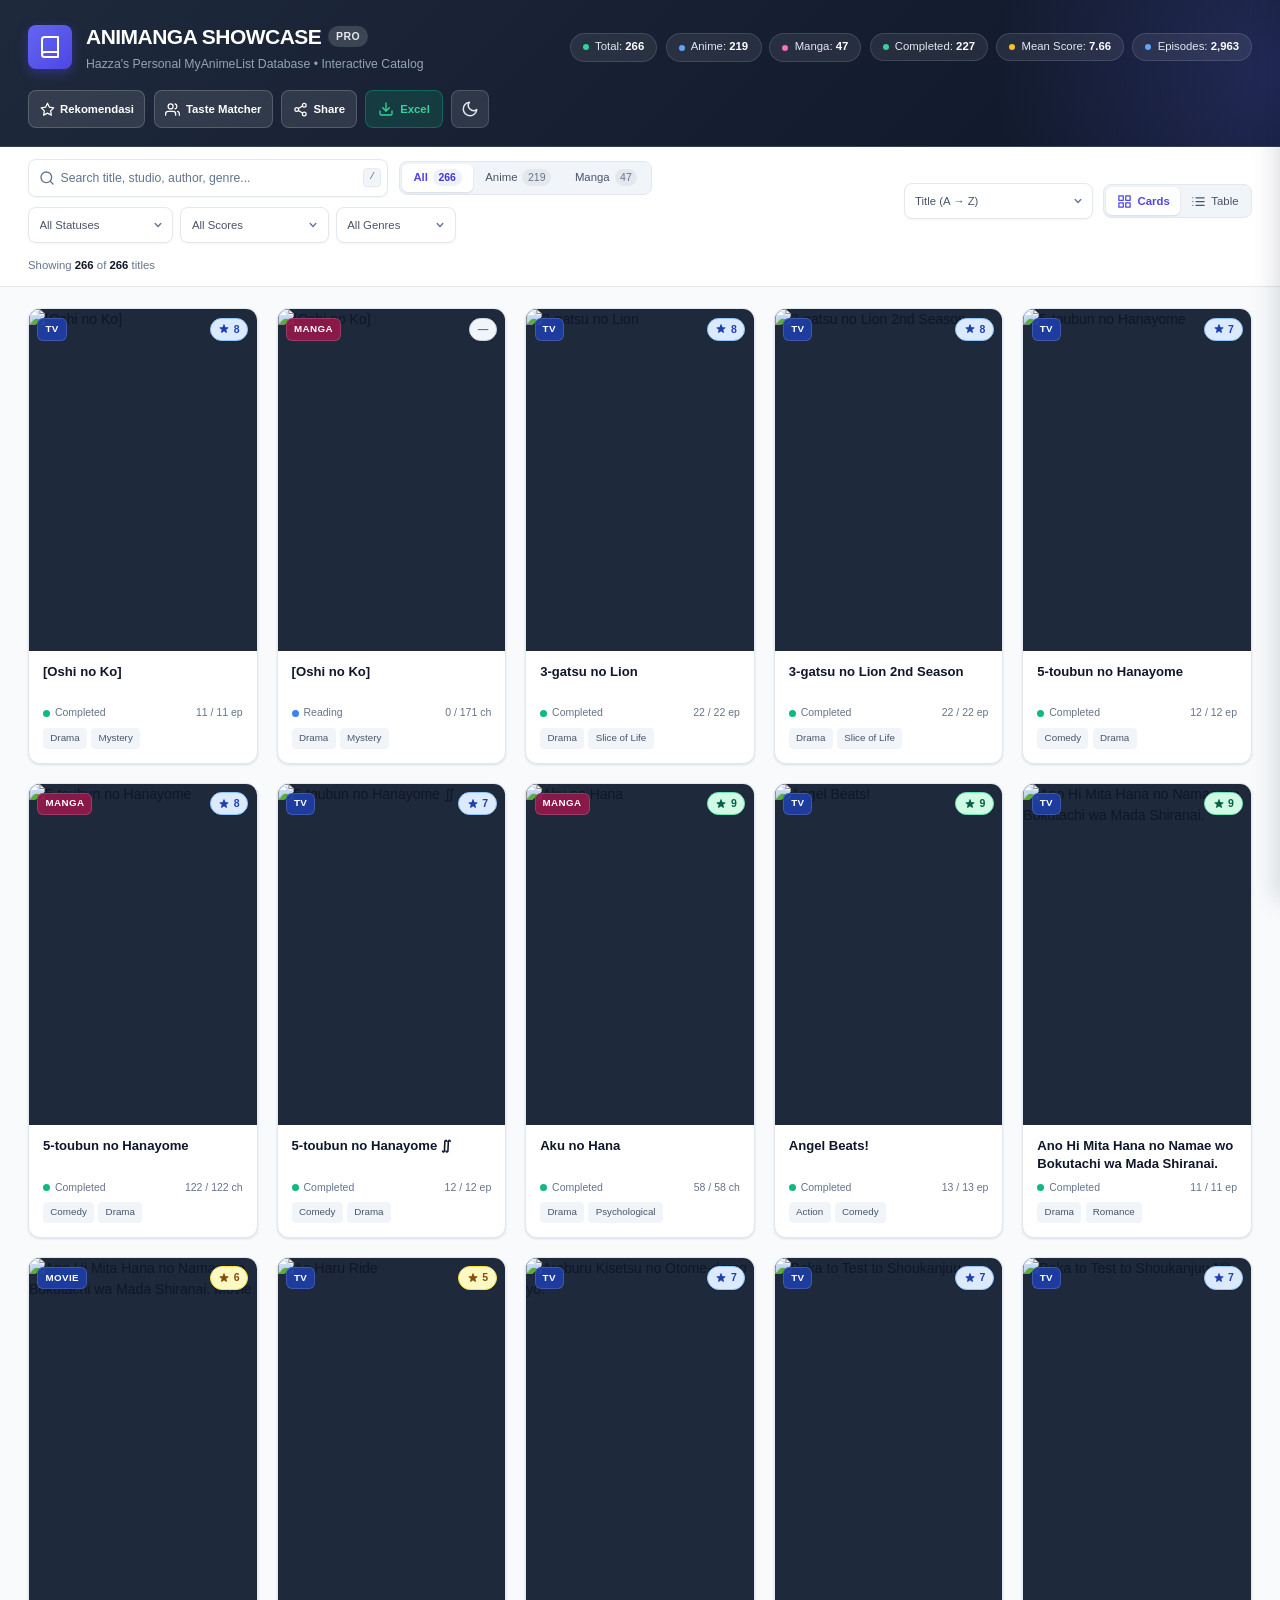
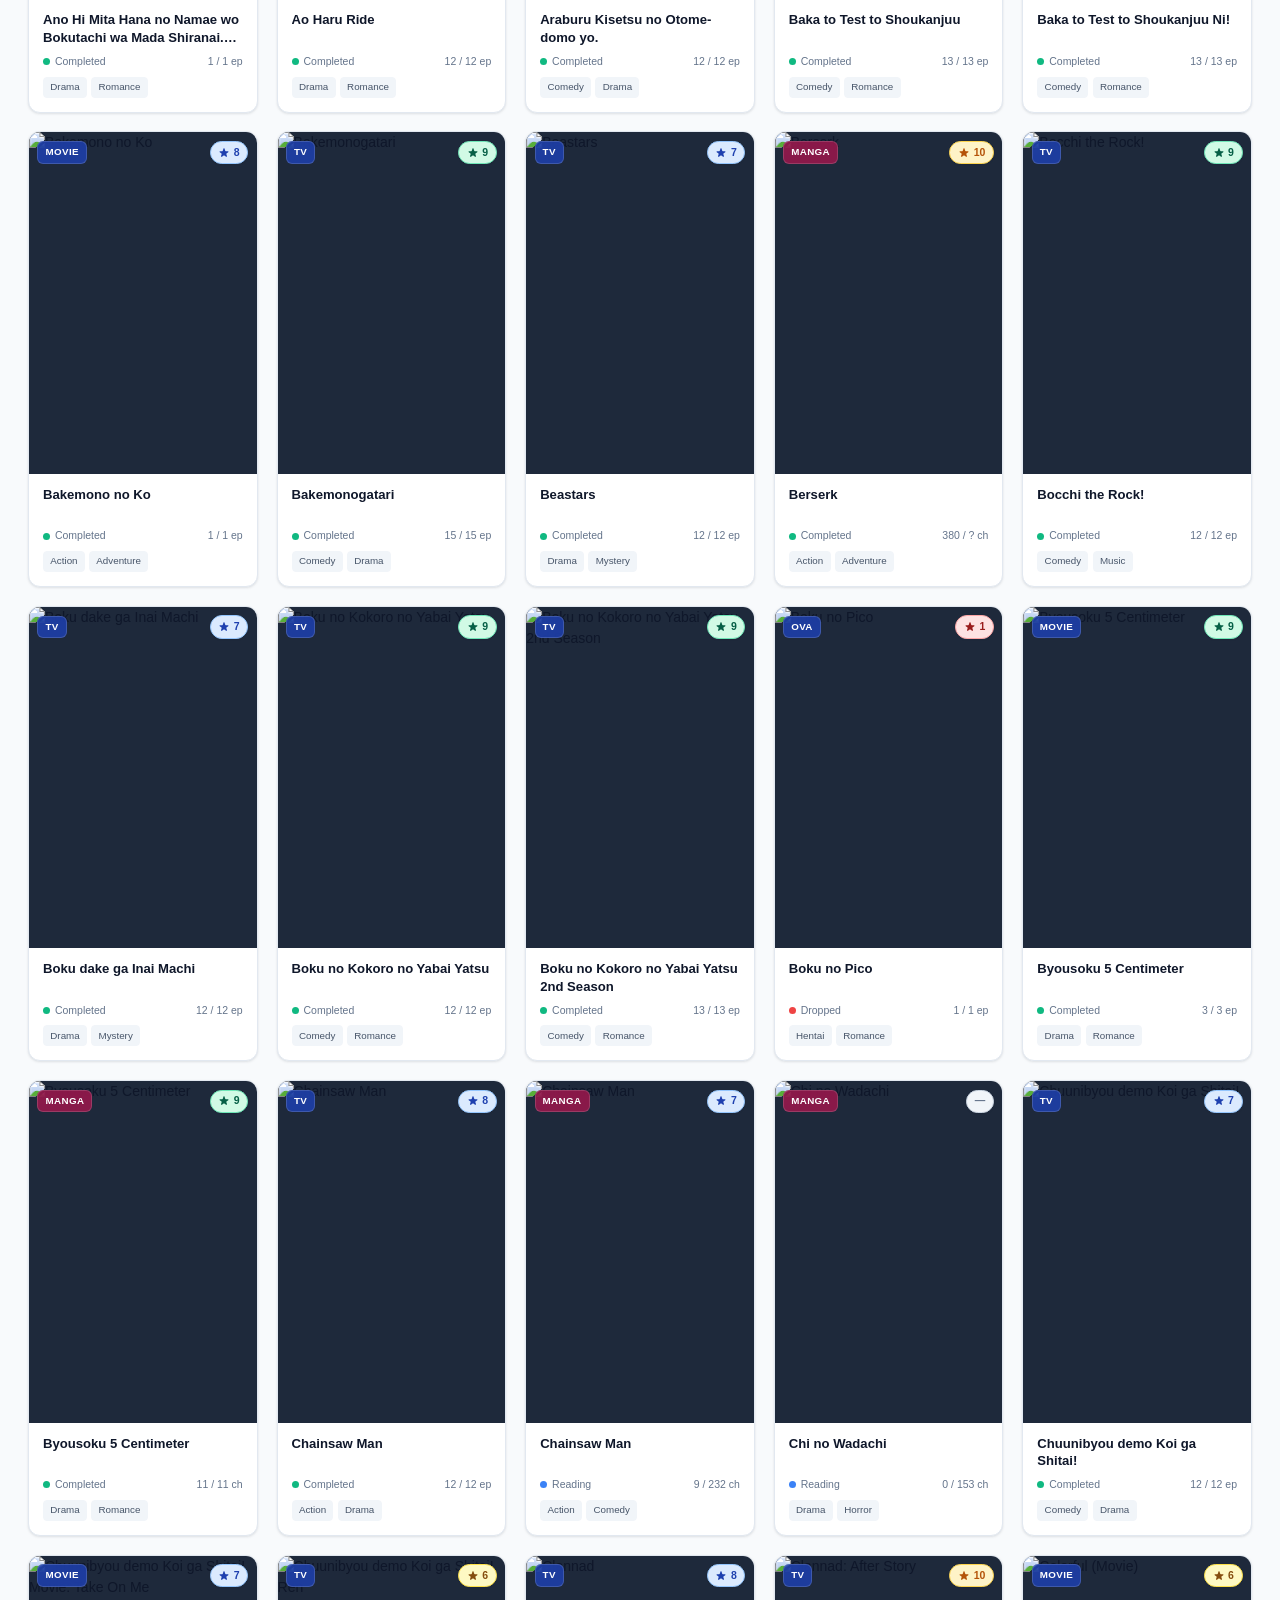
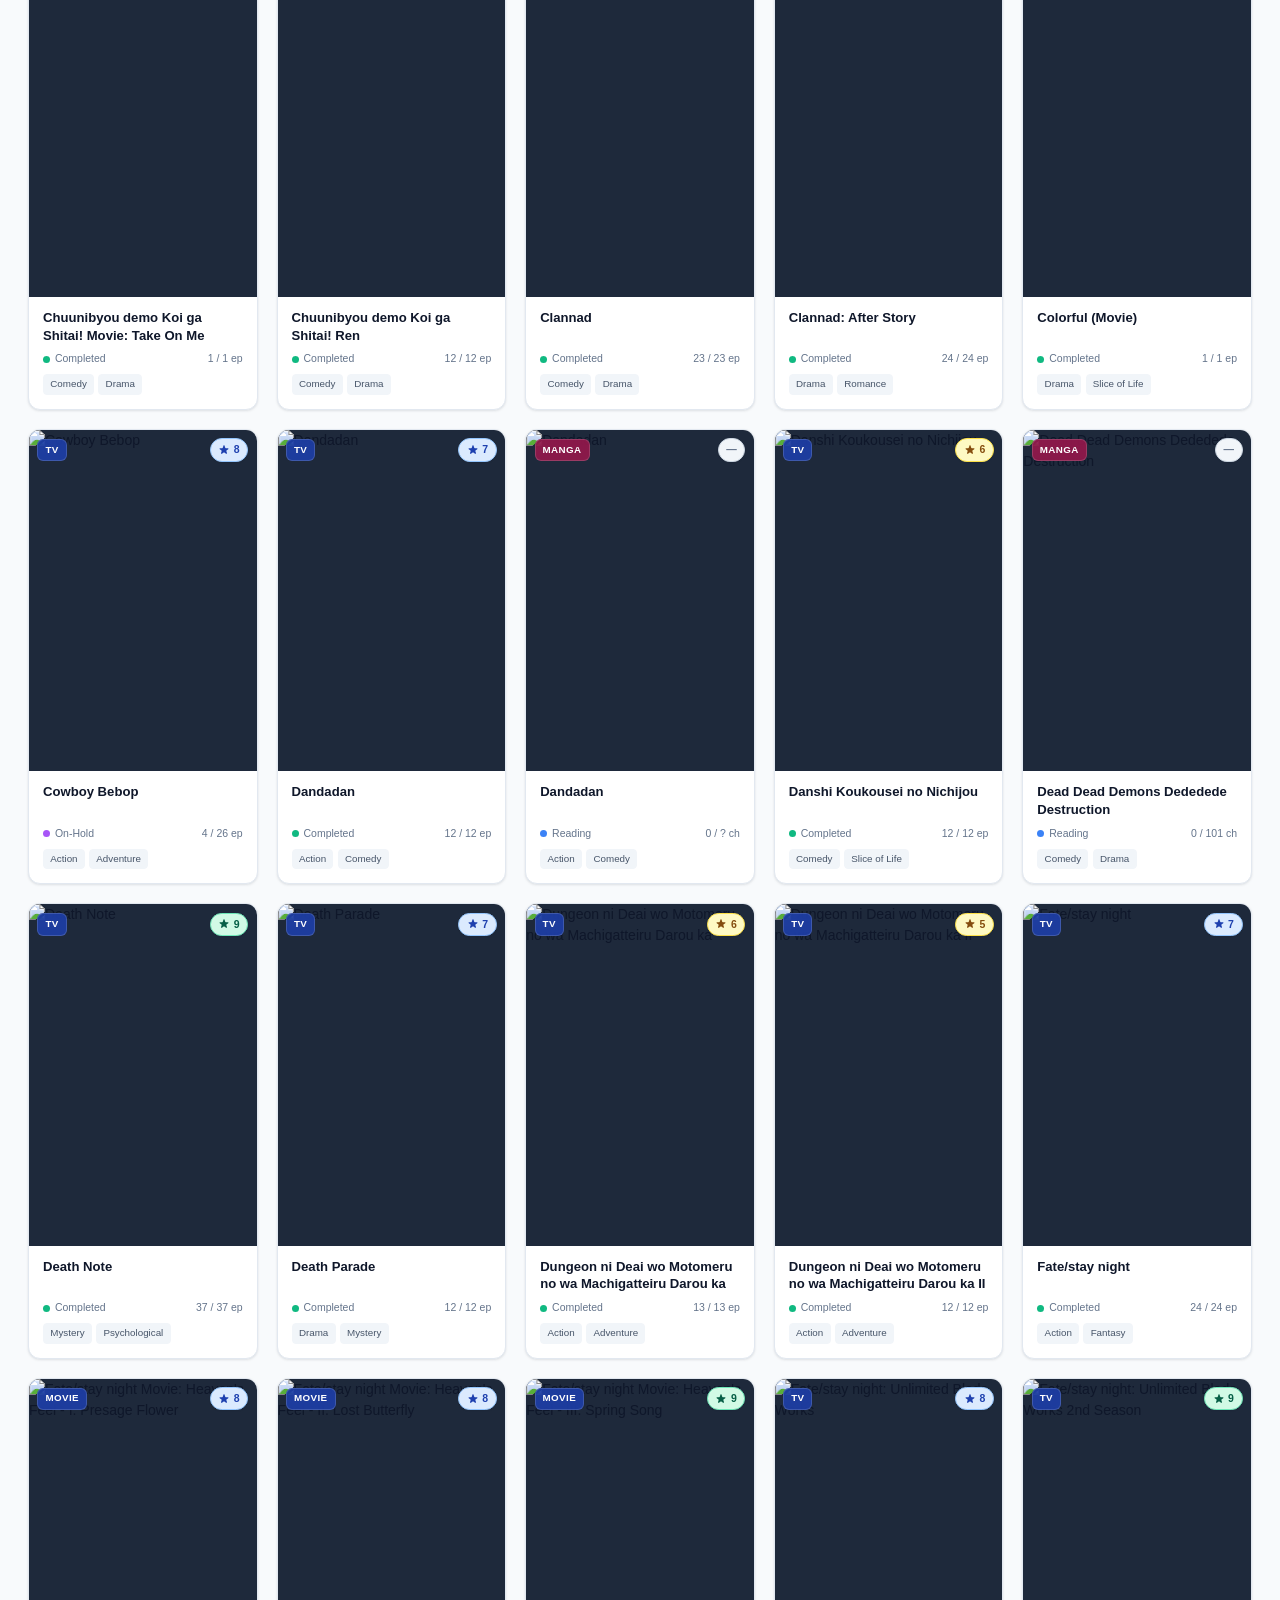
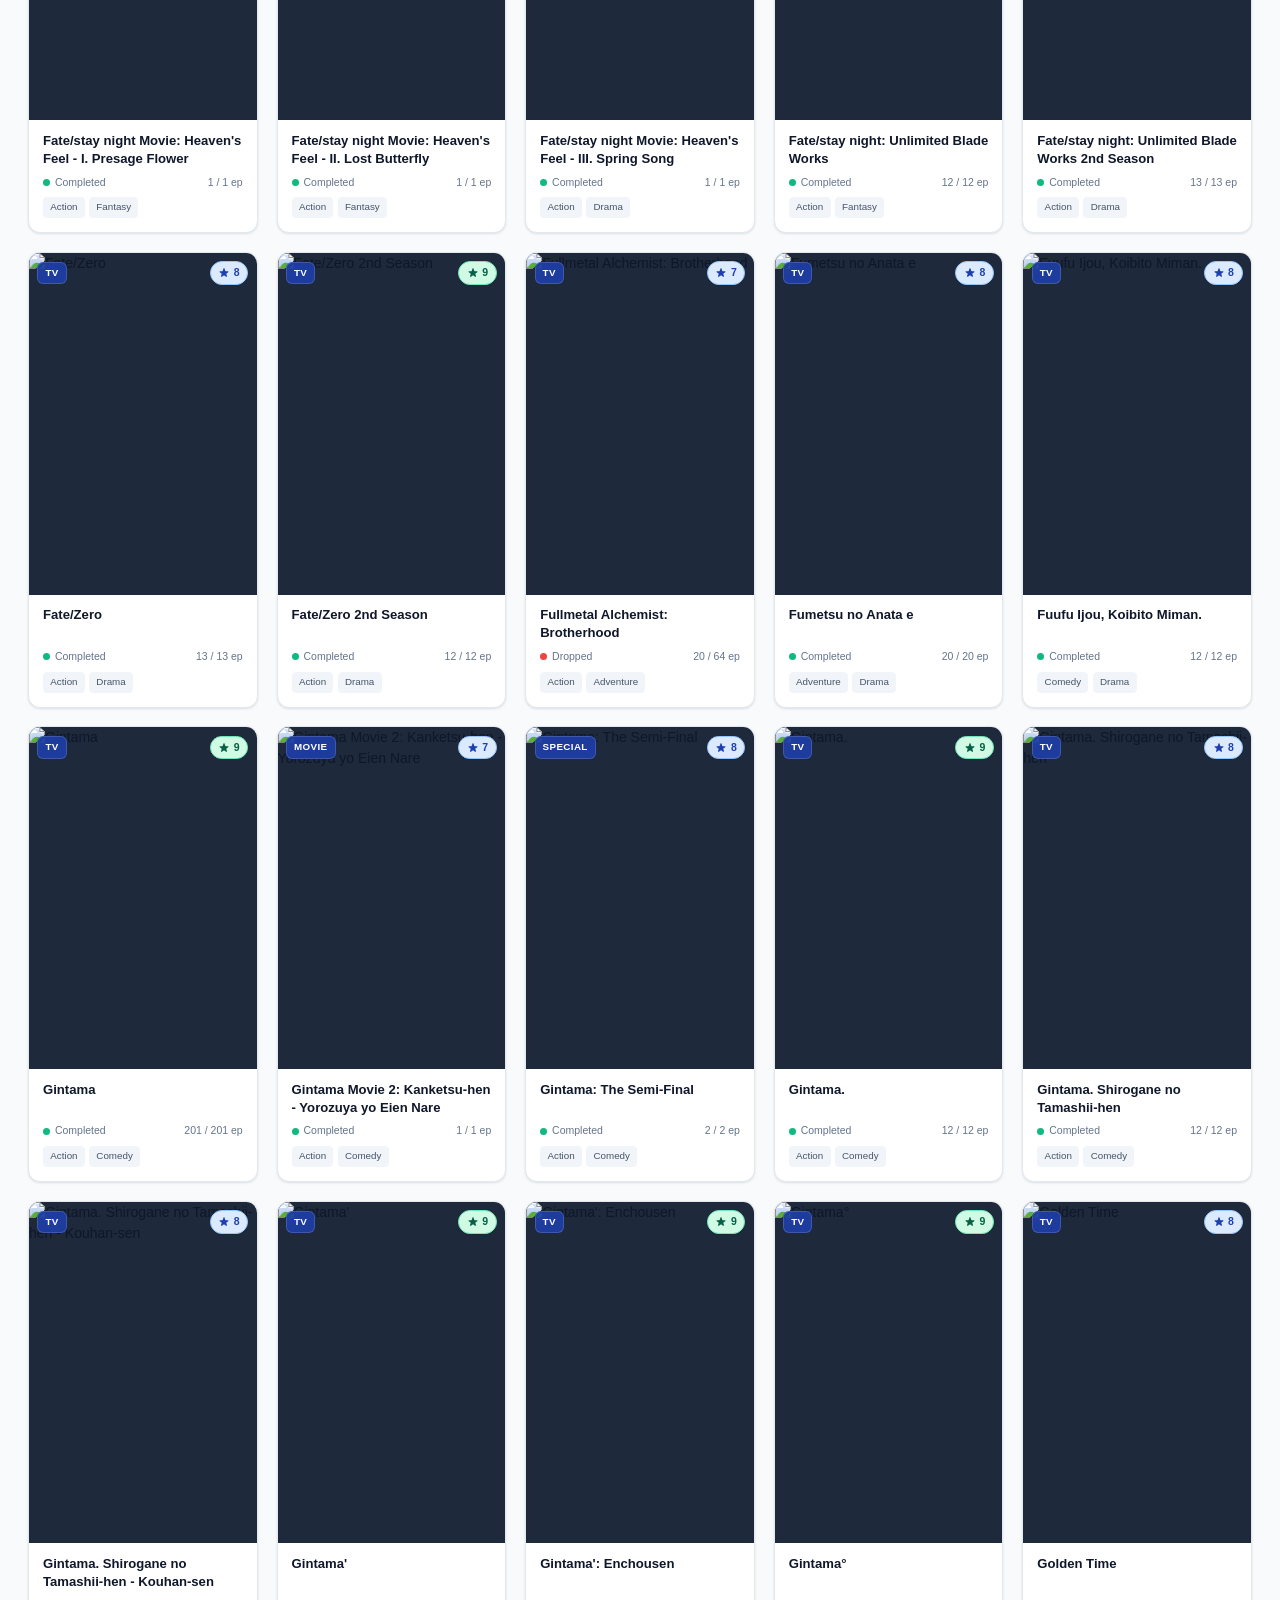
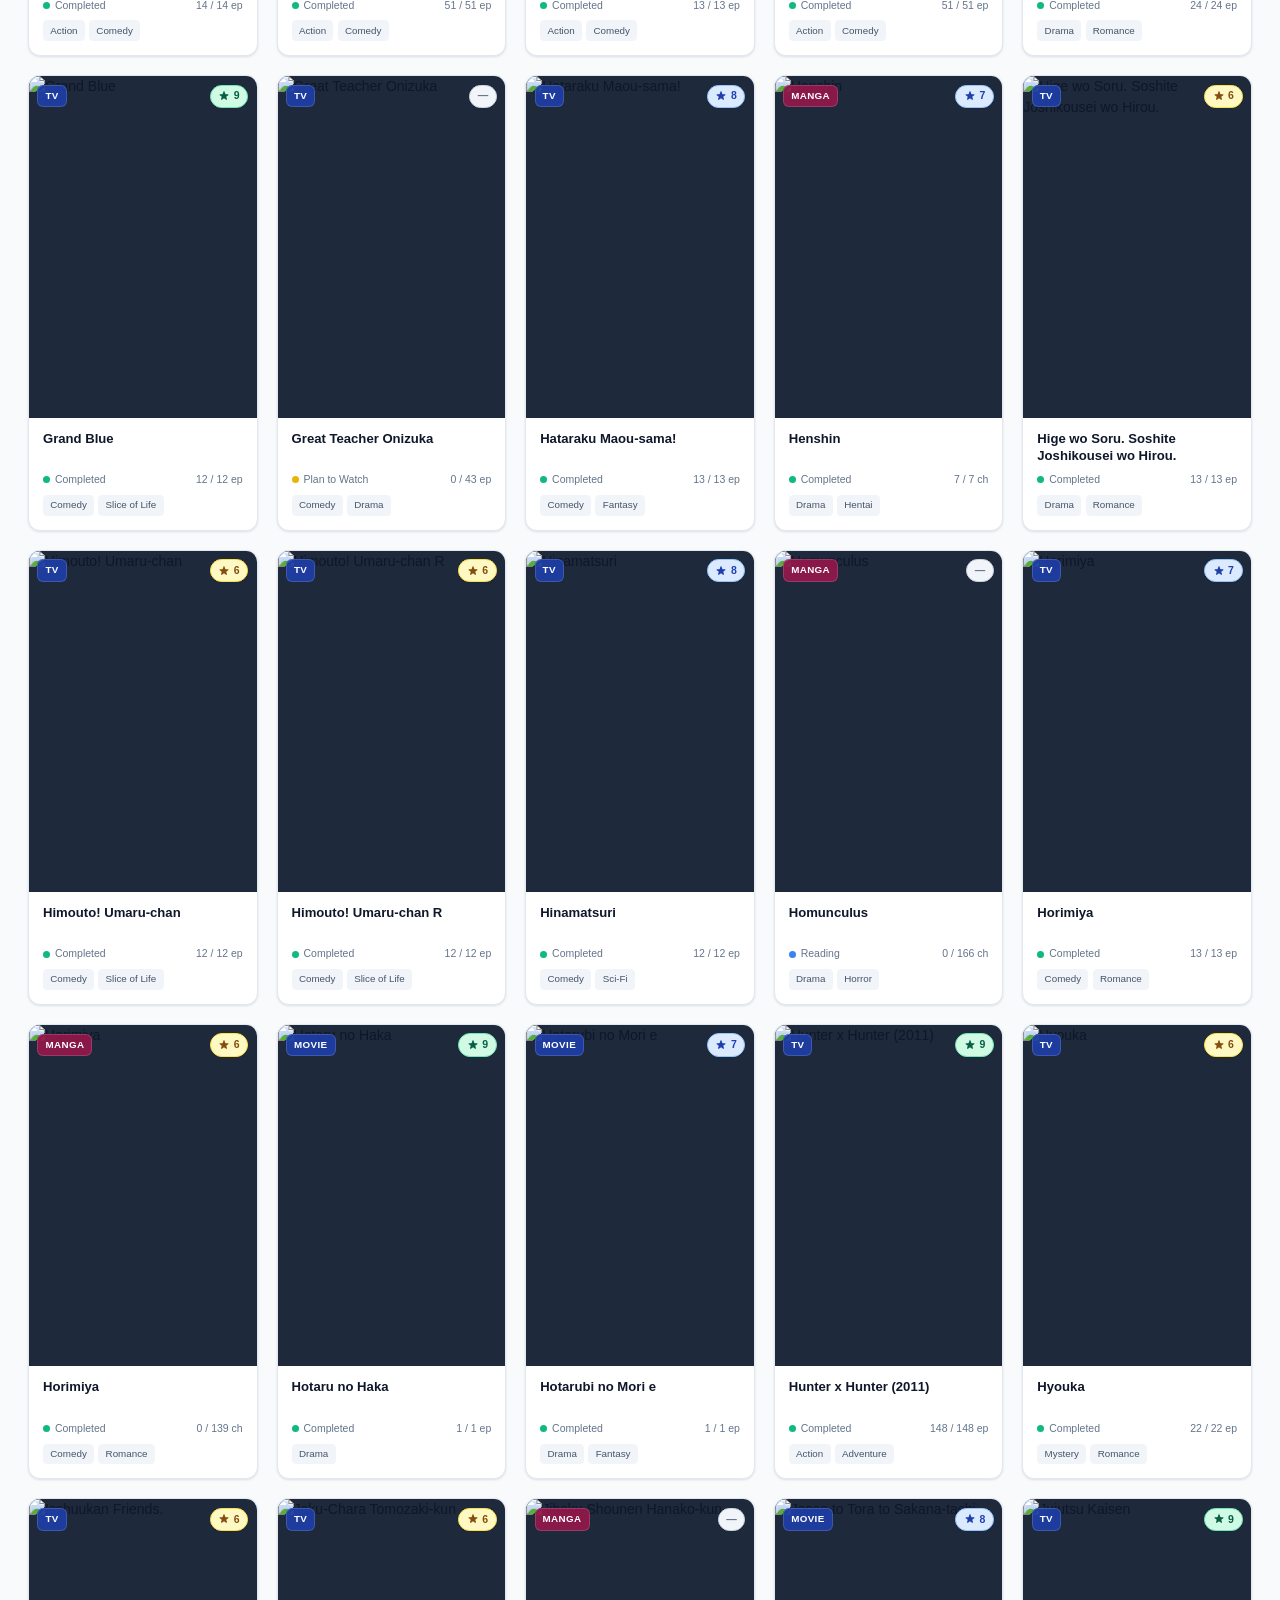
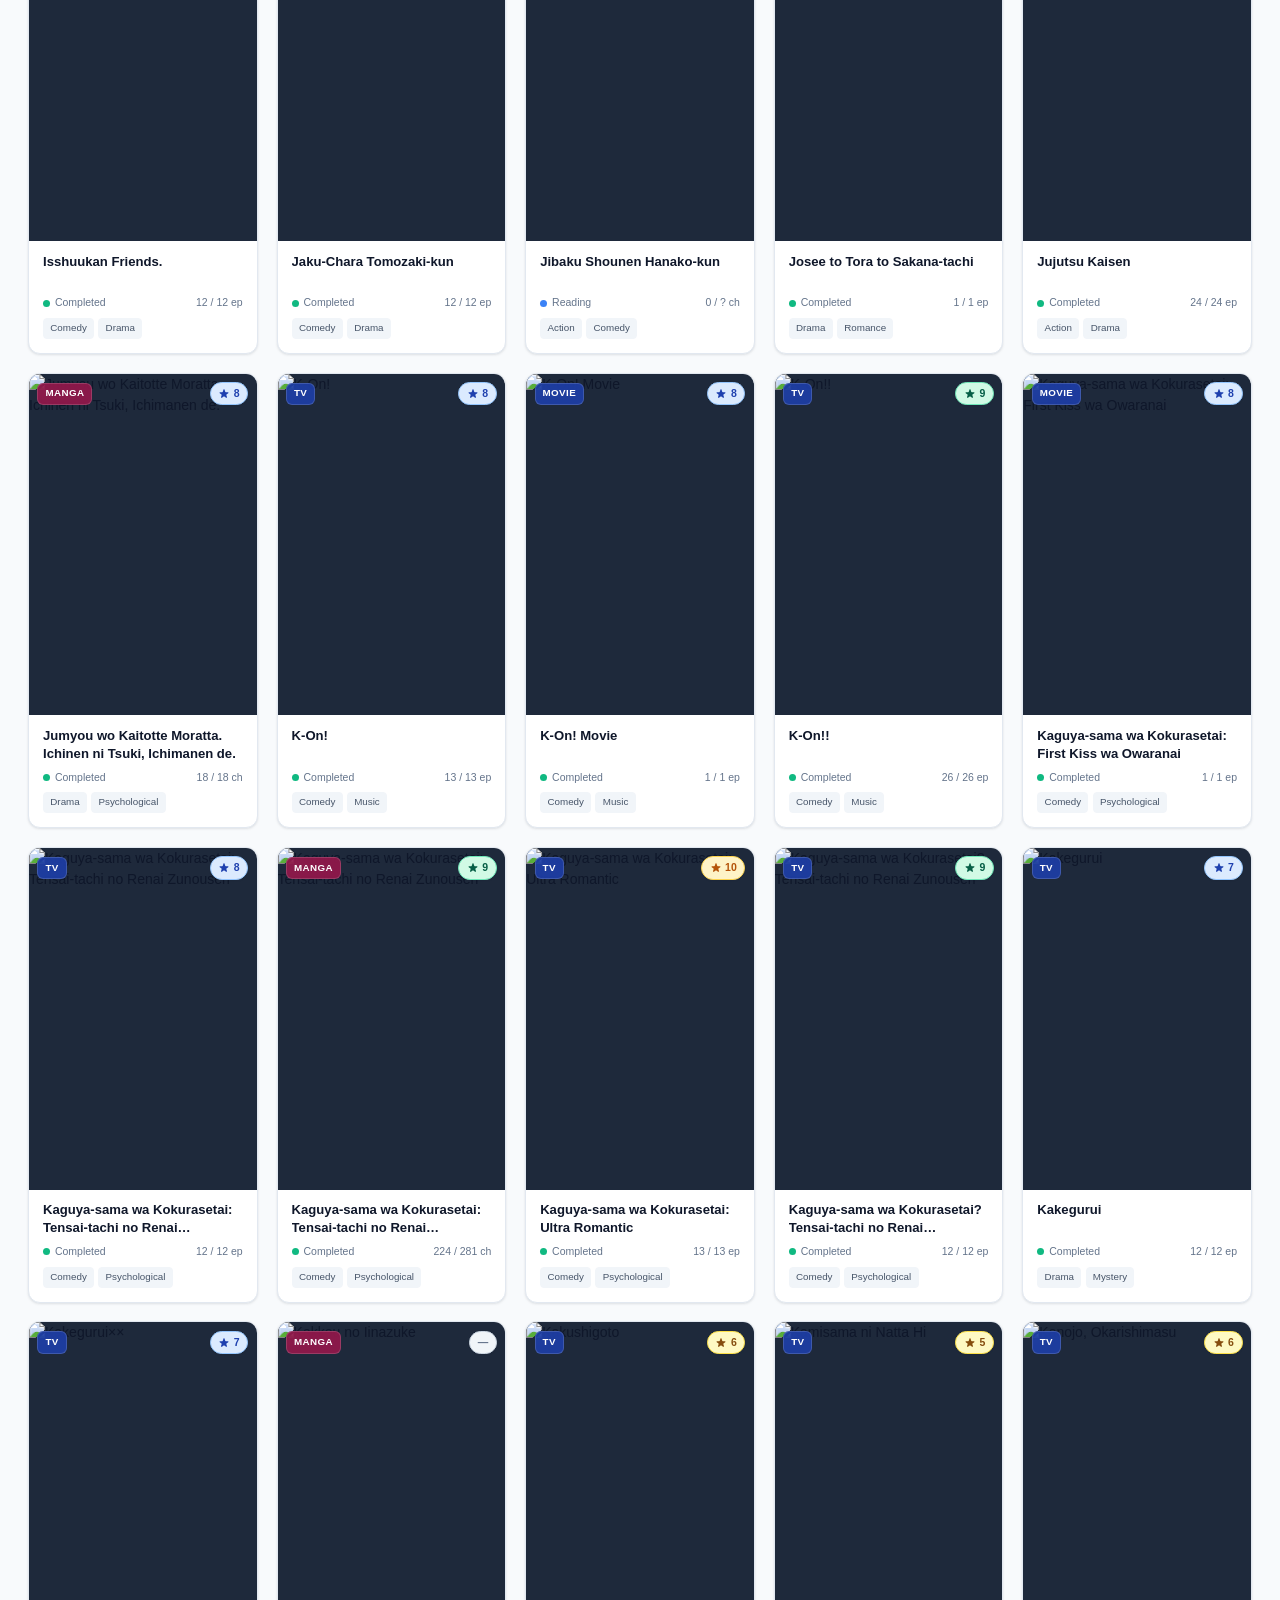
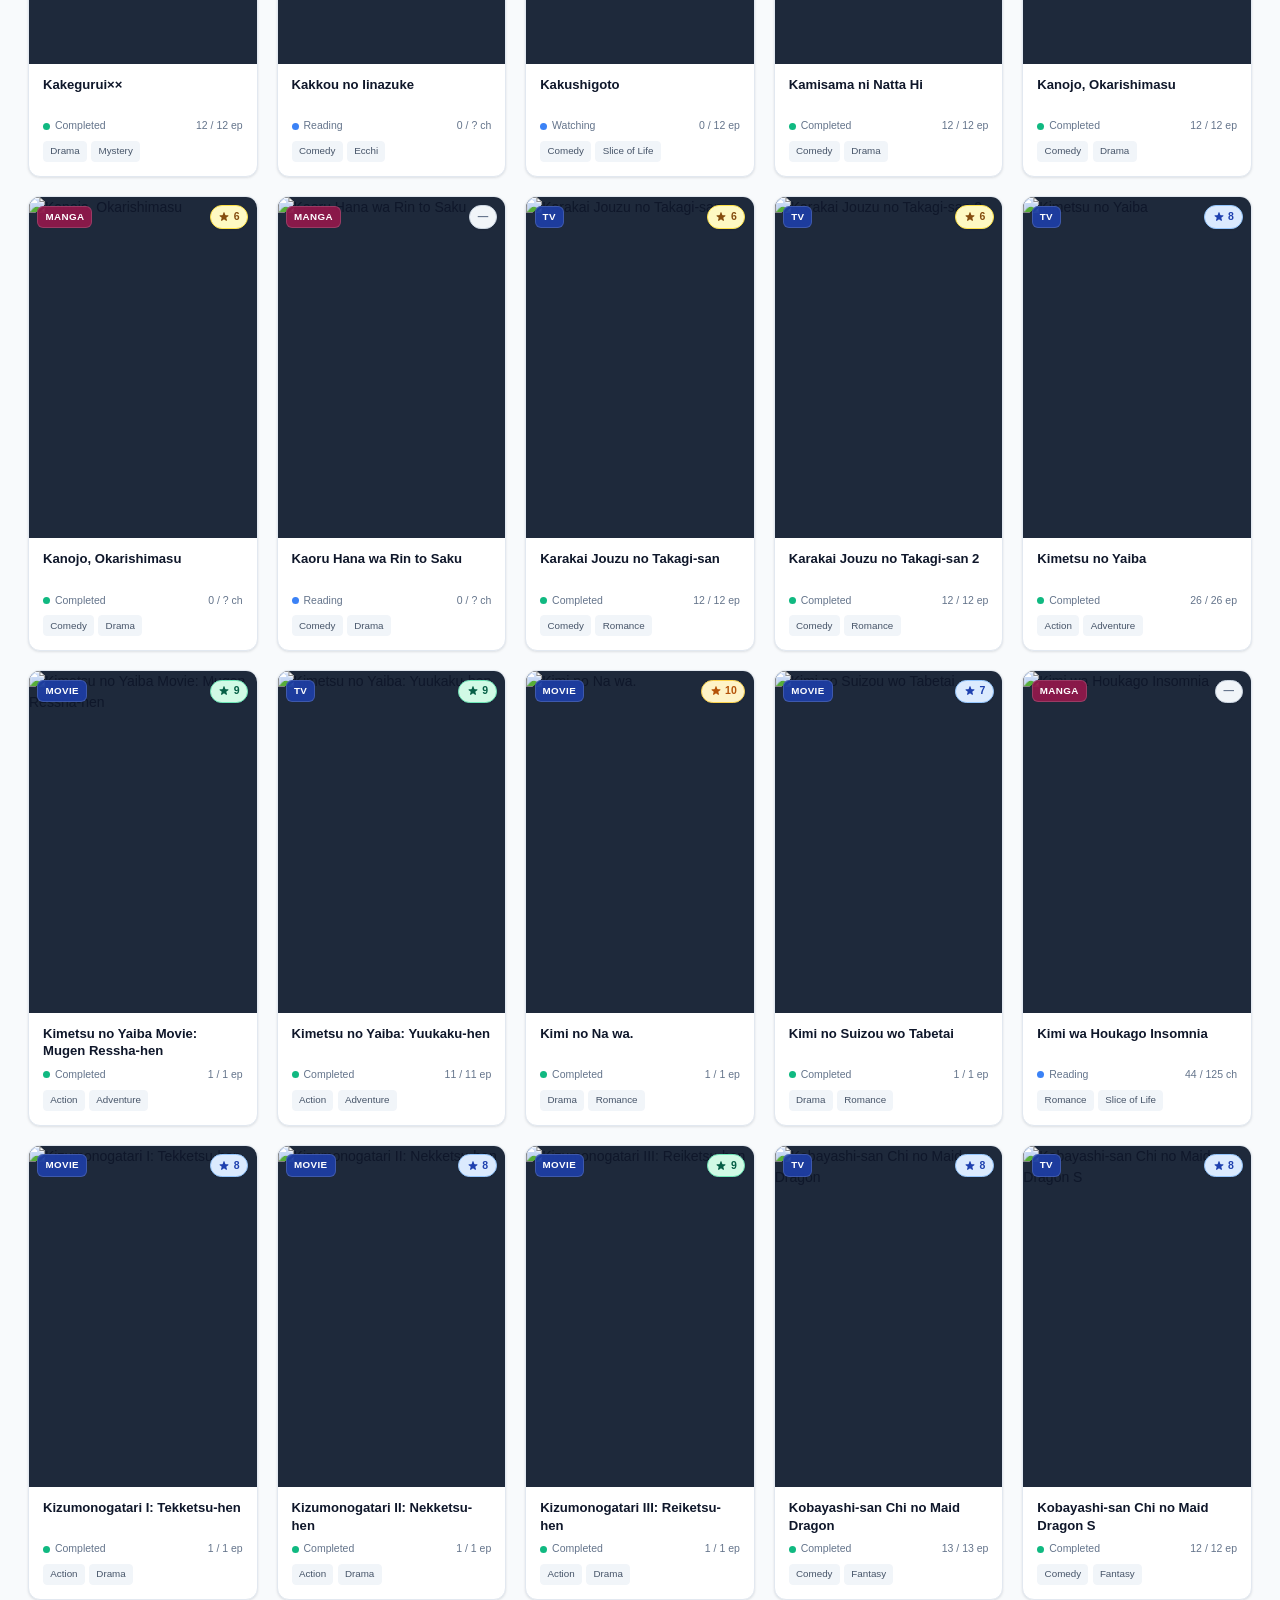
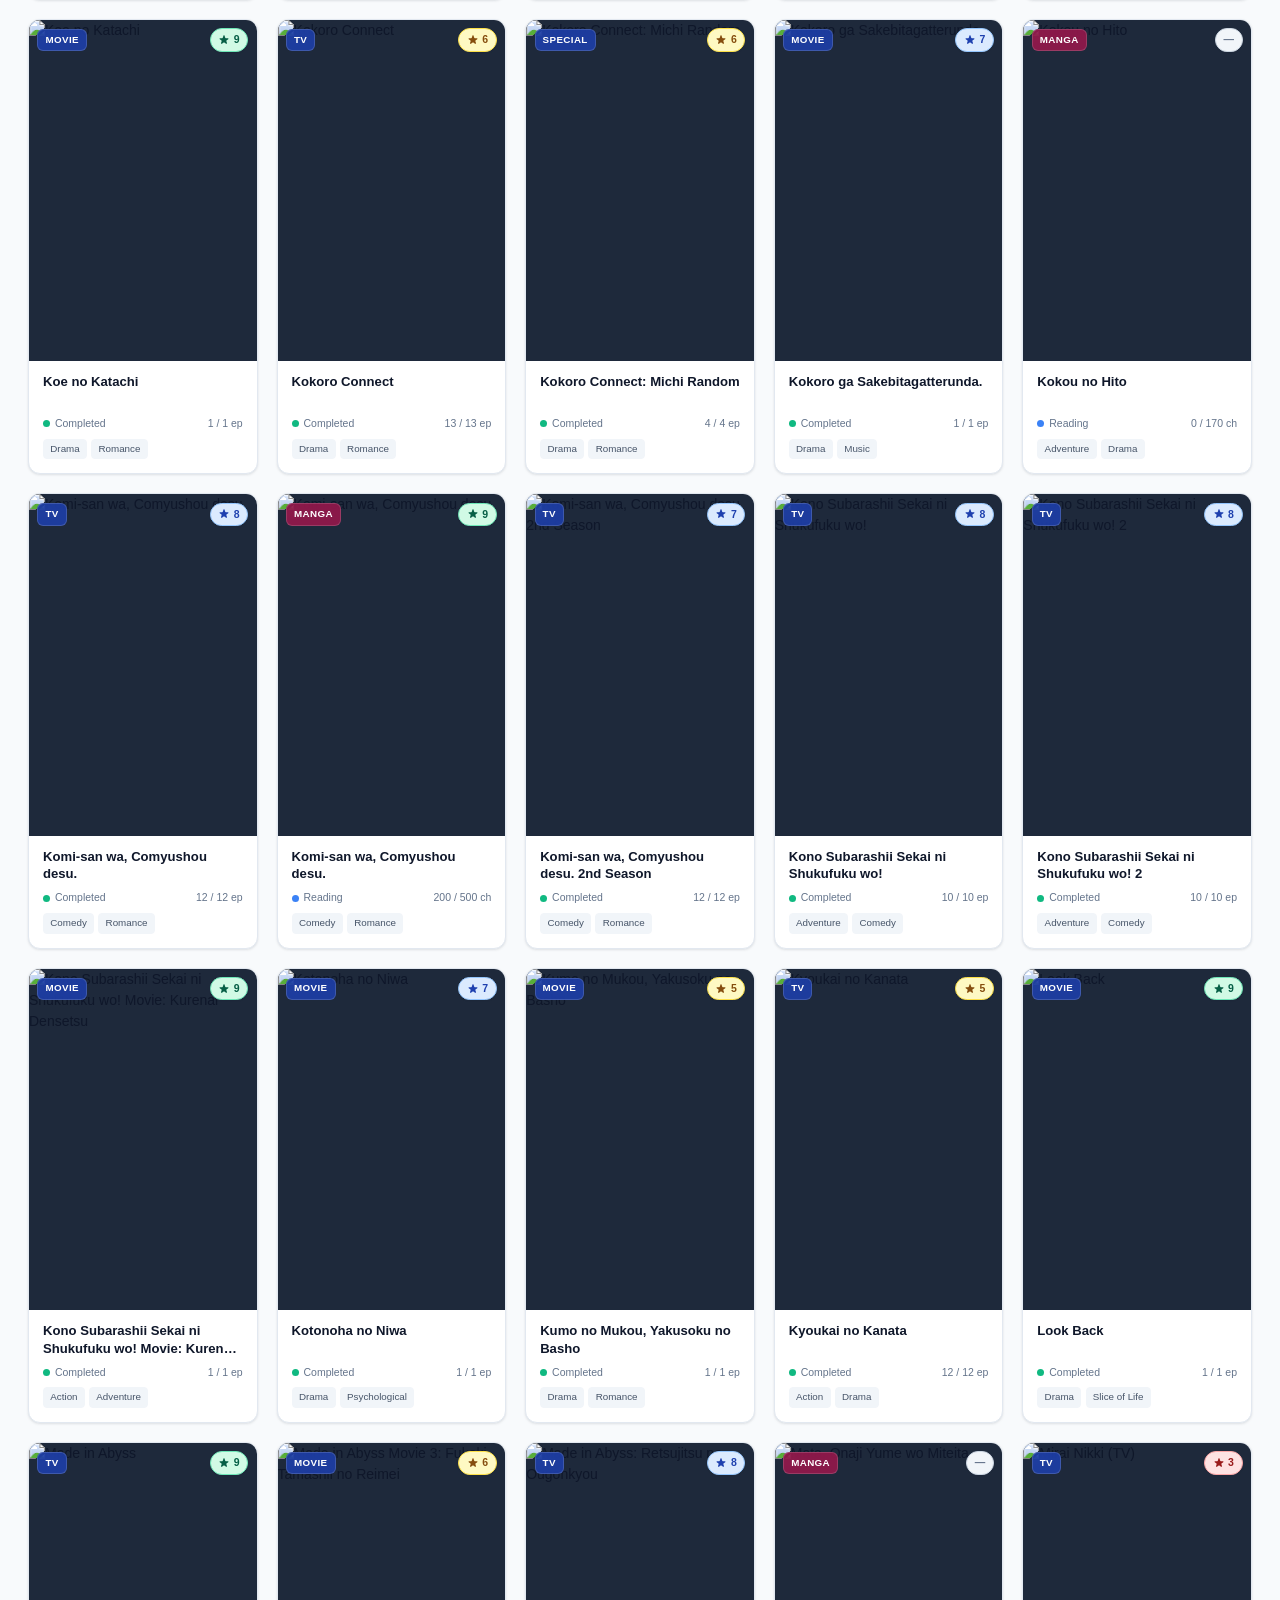
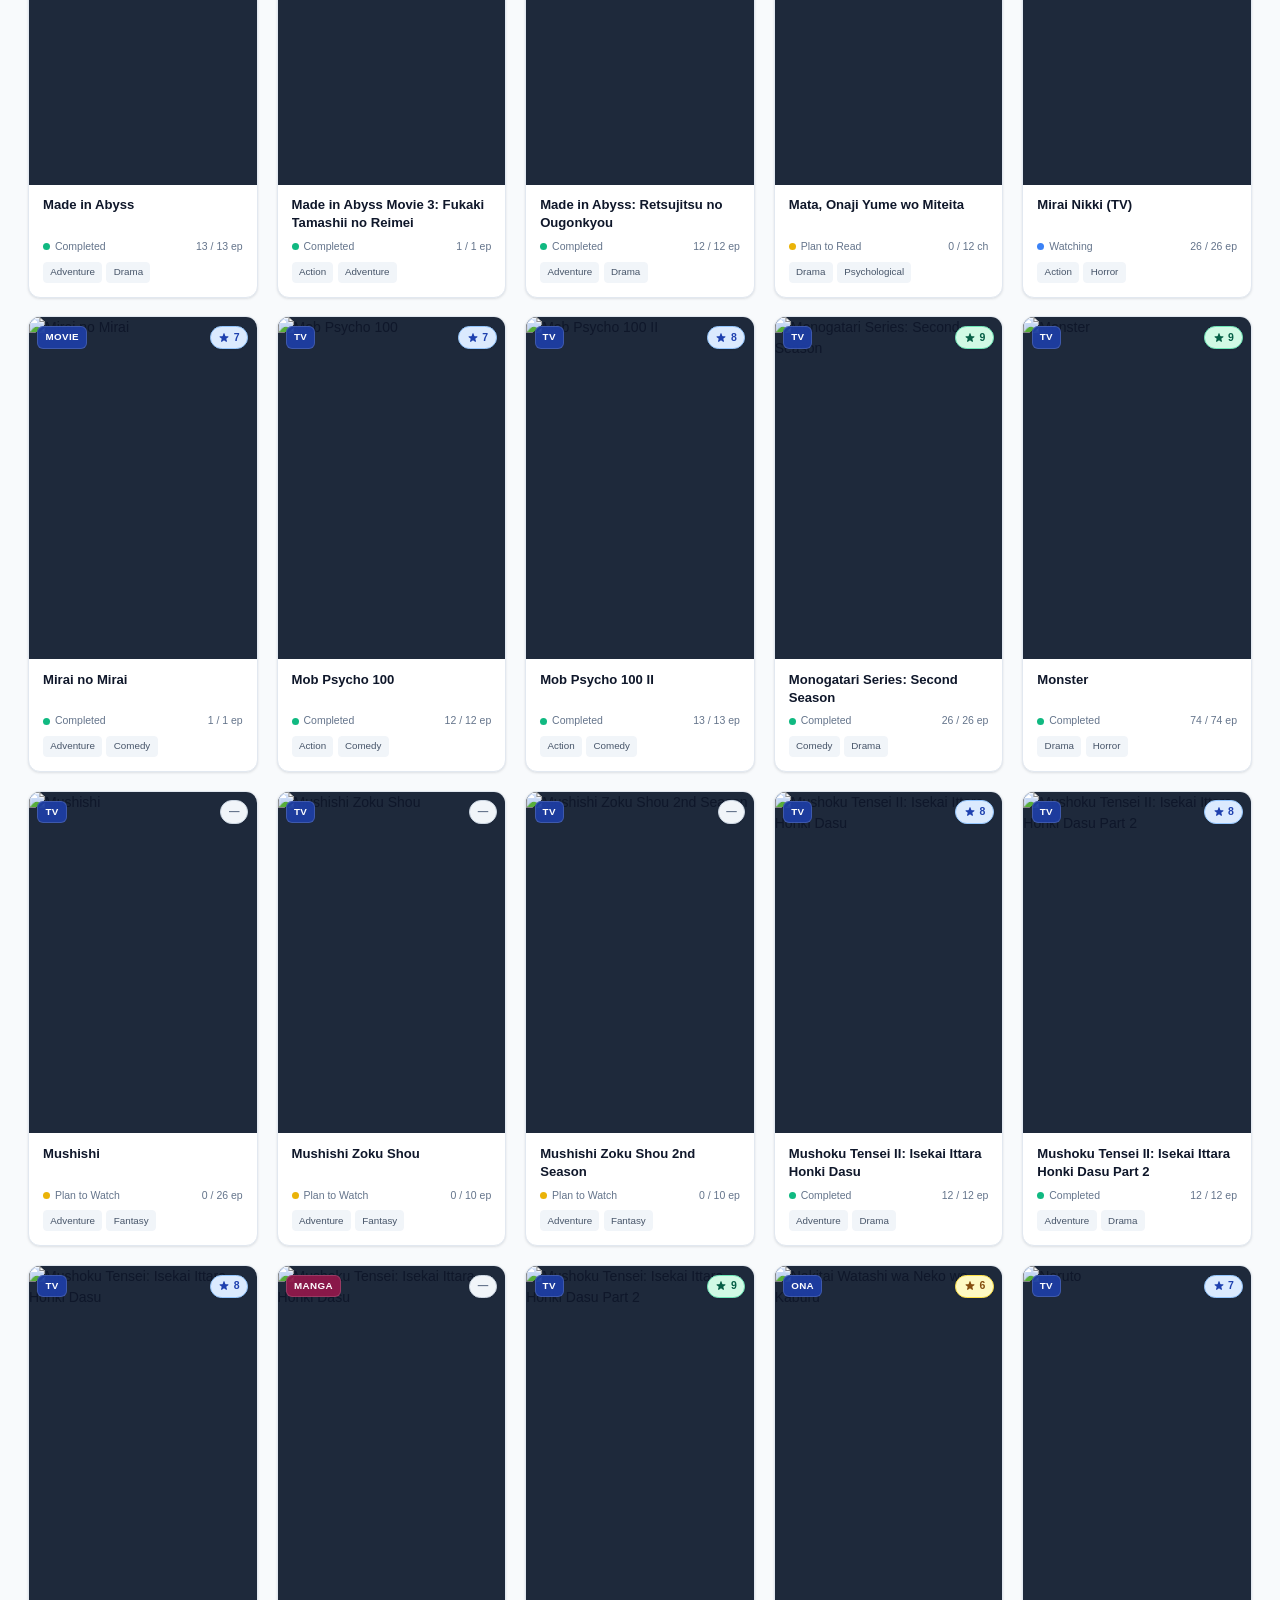
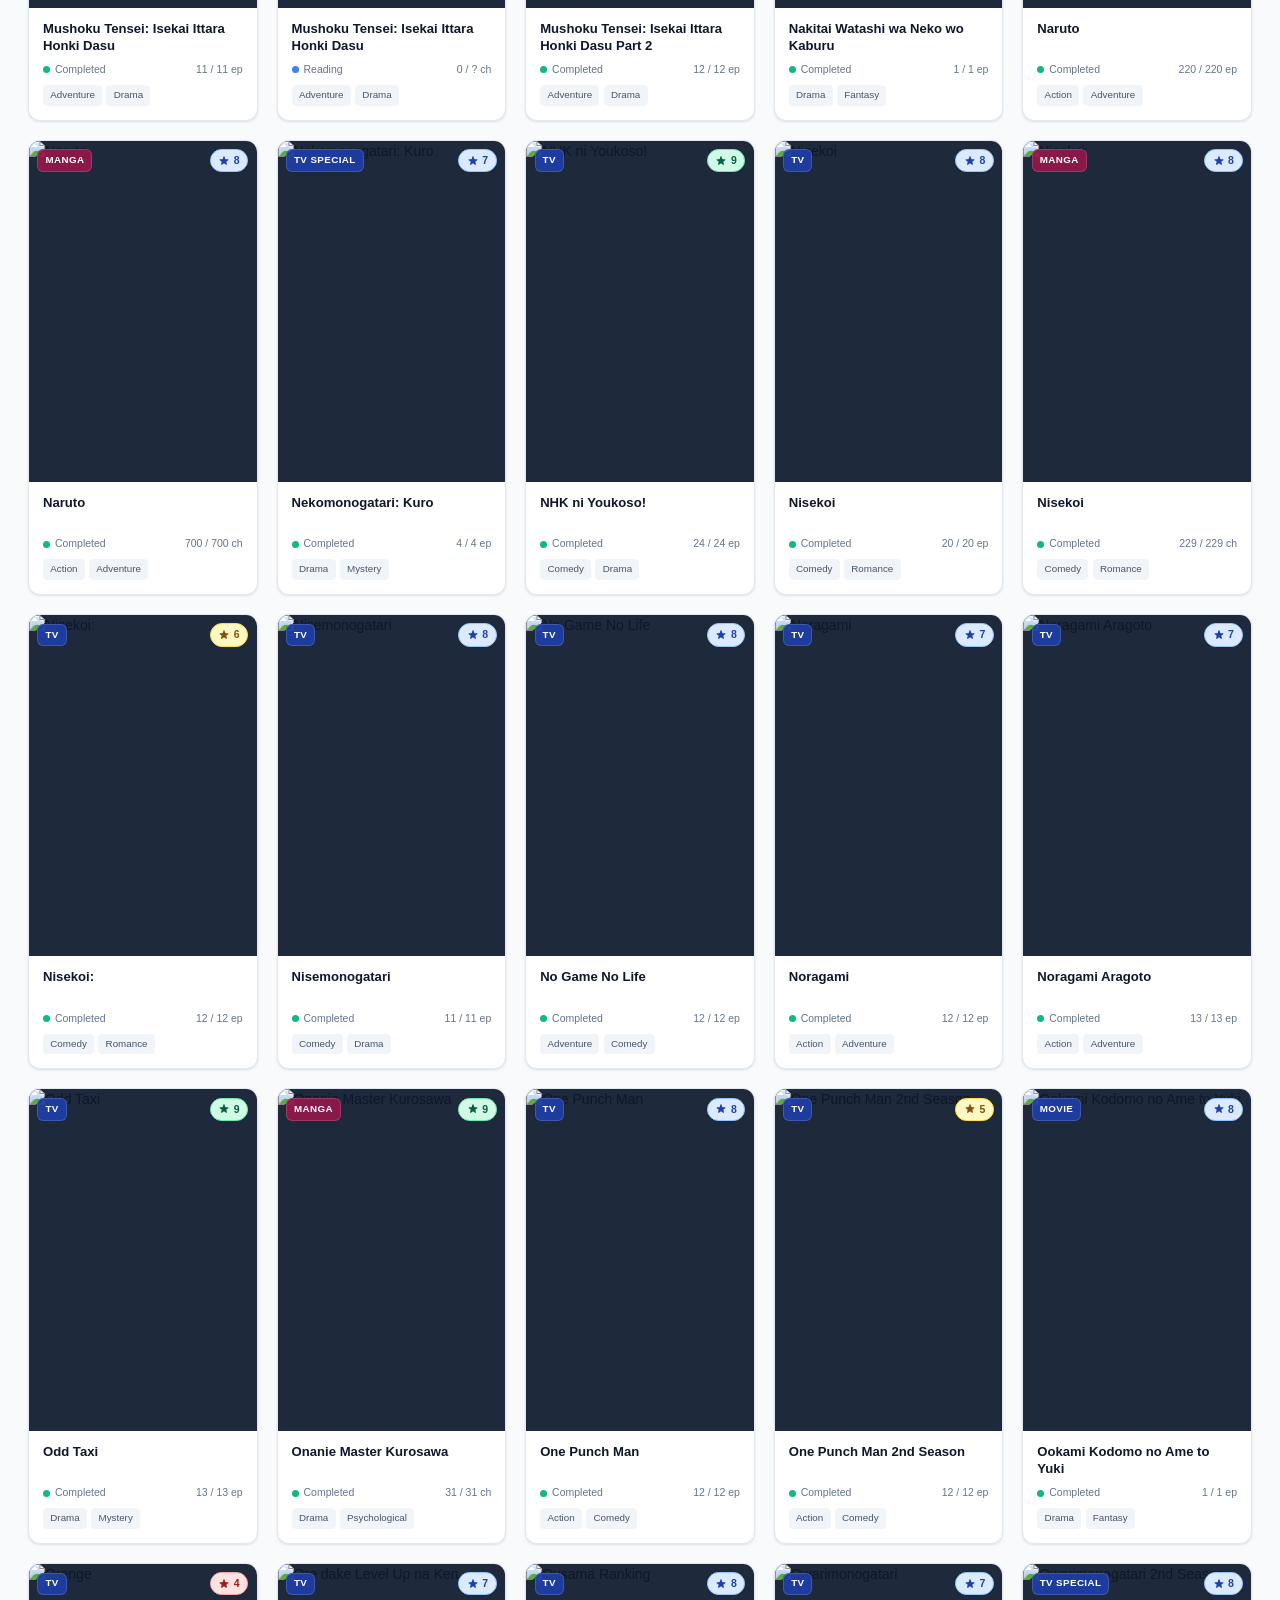
==== commit d5136fa6: "fix: resolve syntax error in app.js due to missing closing brace" ====
--- a/web/index.html
+++ b/web/index.html
@@ -38,6 +38,39 @@
 
       <!-- Header Action Controls -->
       <div class="header-actions">
+        <button id="quiz-btn" class="action-feature-btn" title="Cari Rekomendasi Berdasarkan Mood" aria-label="Rekomendasi Mood">
+          <svg viewBox="0 0 24 24" fill="none" stroke="currentColor" stroke-width="2" stroke-linecap="round" stroke-linejoin="round">
+            <polygon points="12 2 15.09 8.26 22 9.27 17 14.14 18.18 21.02 12 17.77 5.82 21.02 7 14.14 2 9.27 8.91 8.26 12 2"></polygon>
+          </svg>
+          <span>Rekomendasi</span>
+        </button>
+        <button id="matcher-btn" class="action-feature-btn" title="Cek Kecocokan Selera dengan Hazza" aria-label="Taste Matcher">
+          <svg viewBox="0 0 24 24" fill="none" stroke="currentColor" stroke-width="2" stroke-linecap="round" stroke-linejoin="round">
+            <path d="M17 21v-2a4 4 0 0 0-4-4H5a4 4 0 0 0-4 4v2"></path>
+            <circle cx="9" cy="7" r="4"></circle>
+            <path d="M23 21v-2a4 4 0 0 0-3-3.87"></path>
+            <path d="M16 3.13a4 4 0 0 1 0 7.75"></path>
+          </svg>
+          <span>Taste Matcher</span>
+        </button>
+        <button id="share-card-btn" class="action-feature-btn" title="Bagikan Kartu Profil / Share Card" aria-label="Share Card">
+          <svg viewBox="0 0 24 24" fill="none" stroke="currentColor" stroke-width="2" stroke-linecap="round" stroke-linejoin="round">
+            <circle cx="18" cy="5" r="3"></circle>
+            <circle cx="6" cy="12" r="3"></circle>
+            <circle cx="18" cy="19" r="3"></circle>
+            <line x1="8.59" y1="13.51" x2="15.42" y2="17.49"></line>
+            <line x1="15.41" y1="6.51" x2="8.59" y2="10.49"></line>
+          </svg>
+          <span>Share</span>
+        </button>
+        <a href="Animanga_Showcase.xlsx" download="Animanga_Showcase.xlsx" class="btn-download-excel" title="Download Styled Excel Workbook (.xlsx)" aria-label="Download Excel">
+          <svg viewBox="0 0 24 24" fill="none" stroke="currentColor" stroke-width="2" stroke-linecap="round" stroke-linejoin="round">
+            <path d="M21 15v4a2 2 0 0 1-2 2H5a2 2 0 0 1-2-2v-4"></path>
+            <polyline points="7 10 12 15 17 10"></polyline>
+            <line x1="12" y1="15" x2="12" y2="3"></line>
+          </svg>
+          <span>Excel</span>
+        </a>
         <button id="theme-toggle-btn" class="icon-btn" title="Toggle Dark / Light Mode" aria-label="Toggle Dark / Light Mode">
           <!-- Sun Icon (shown in dark mode) -->
           <svg class="icon-sun" viewBox="0 0 24 24" fill="none" stroke="currentColor" stroke-width="2" stroke-linecap="round" stroke-linejoin="round">
@@ -367,6 +400,168 @@
   </aside>
 
   <!-- ====================================================================
+       Interactive Modal 1: Mood & Recommendation Engine
+       ==================================================================== -->
+  <div id="quiz-modal" class="custom-modal-overlay" style="display: none;" aria-hidden="true" role="dialog">
+    <div class="custom-modal-box">
+      <div class="custom-modal-header">
+        <div class="custom-modal-title-wrap">
+          <span class="custom-modal-icon">✨</span>
+          <div>
+            <h3>Rekomendasi Mood dari Hazza</h3>
+            <p>Pilih suasana hati yang sedang kamu cari hari ini:</p>
+          </div>
+        </div>
+        <button class="custom-modal-close" id="quiz-modal-close" aria-label="Tutup">&times;</button>
+      </div>
+      <div class="custom-modal-body">
+        <div class="mood-chips-grid">
+          <button class="mood-chip-btn active" data-mood="cry">
+            <span class="mood-emoji">😭</span>
+            <span class="mood-text">Emotional &amp; Nangis</span>
+          </button>
+          <button class="mood-chip-btn" data-mood="mind">
+            <span class="mood-emoji">🤯</span>
+            <span class="mood-text">Mind-Bending &amp; Thriller</span>
+          </button>
+          <button class="mood-chip-btn" data-mood="romcom">
+            <span class="mood-emoji">🥰</span>
+            <span class="mood-text">Romcom &amp; Wholesome</span>
+          </button>
+          <button class="mood-chip-btn" data-mood="dark">
+            <span class="mood-emoji">⚔️</span>
+            <span class="mood-text">Dark Fantasy &amp; Epik</span>
+          </button>
+          <button class="mood-chip-btn" data-mood="psych">
+            <span class="mood-emoji">🎭</span>
+            <span class="mood-text">Psikologis Mendalam</span>
+          </button>
+          <button class="mood-chip-btn" data-mood="chill">
+            <span class="mood-emoji">☕</span>
+            <span class="mood-text">Santai &amp; Slice of Life</span>
+          </button>
+        </div>
+
+        <div class="mood-results-title">Rekomendasi Masterpiece untuk Mood Ini:</div>
+        <div id="mood-recommendations-list" class="mood-rec-grid">
+          <!-- Populated dynamically via app.js -->
+        </div>
+      </div>
+      <div class="custom-modal-footer">
+        <button id="apply-mood-to-catalog" class="btn-primary-action">
+          <span>Terapkan Filter Ini ke Katalog Utama</span>
+        </button>
+      </div>
+    </div>
+  </div>
+
+  <!-- ====================================================================
+       Interactive Modal 2: Friend Taste Matcher
+       ==================================================================== -->
+  <div id="matcher-modal" class="custom-modal-overlay" style="display: none;" aria-hidden="true" role="dialog">
+    <div class="custom-modal-box">
+      <div class="custom-modal-header">
+        <div class="custom-modal-title-wrap">
+          <span class="custom-modal-icon">🤝</span>
+          <div>
+            <h3>Seberapa Cocok Selera Kamu dengan Hazza?</h3>
+            <p>Centang judul anime &amp; manga favorit yang pernah kamu nikmati:</p>
+          </div>
+        </div>
+        <button class="custom-modal-close" id="matcher-modal-close" aria-label="Tutup">&times;</button>
+      </div>
+      <div class="custom-modal-body">
+        <div class="match-score-card">
+          <div class="match-score-circle" id="match-percentage-badge">0%</div>
+          <div class="match-score-info">
+            <h4 id="match-verdict-title">Pilih judul di bawah</h4>
+            <p id="match-verdict-desc">Centang beberapa judul di bawah untuk menghitung tingkat kecocokan selera wibu kamu dengan Hazza.</p>
+          </div>
+        </div>
+
+        <div class="matcher-checklist-grid" id="matcher-checklist">
+          <!-- Populated dynamically via app.js -->
+        </div>
+      </div>
+      <div class="custom-modal-footer">
+        <button id="copy-match-result-btn" class="btn-secondary-action">
+          <span>📋 Salin Hasil Match untuk Dikirim ke Hazza</span>
+        </button>
+      </div>
+    </div>
+  </div>
+
+  <!-- ====================================================================
+       Interactive Modal 3: Share Taste Card (Social Profile)
+       ==================================================================== -->
+  <div id="share-card-modal" class="custom-modal-overlay" style="display: none;" aria-hidden="true" role="dialog">
+    <div class="custom-modal-box">
+      <div class="custom-modal-header">
+        <div class="custom-modal-title-wrap">
+          <span class="custom-modal-icon">📇</span>
+          <div>
+            <h3>Hazza's Otaku Taste Card</h3>
+            <p>Bagikan kartu profil ini ke teman atau media sosial:</p>
+          </div>
+        </div>
+        <button class="custom-modal-close" id="share-card-modal-close" aria-label="Tutup">&times;</button>
+      </div>
+      <div class="custom-modal-body">
+        <div class="social-taste-card" id="social-taste-card-element">
+          <div class="card-hero-banner">
+            <div class="card-hero-title">HAZZA BHASKARA</div>
+            <div class="card-hero-badge">Curated Anime &amp; Manga Vault</div>
+          </div>
+          <div class="card-stats-row">
+            <div class="card-stat-col">
+              <span class="stat-num">219</span>
+              <span class="stat-lbl">Anime</span>
+            </div>
+            <div class="card-stat-col">
+              <span class="stat-num">47</span>
+              <span class="stat-lbl">Manga</span>
+            </div>
+            <div class="card-stat-col">
+              <span class="stat-num">227</span>
+              <span class="stat-lbl">Completed</span>
+            </div>
+            <div class="card-stat-col">
+              <span class="stat-num">8.1</span>
+              <span class="stat-lbl">Avg Score</span>
+            </div>
+          </div>
+          <div class="card-hall-of-fame">
+            <div class="hall-title">🏆 ALL-TIME MASTERPIECES (SCORE 10):</div>
+            <div class="hall-badges-wrap">
+              <span class="hall-badge">Clannad: After Story</span>
+              <span class="hall-badge">Steins;Gate</span>
+              <span class="hall-badge">Berserk</span>
+              <span class="hall-badge">Oyasumi Punpun</span>
+              <span class="hall-badge">Kaguya-sama</span>
+              <span class="hall-badge">Shingeki no Kyojin</span>
+            </div>
+          </div>
+          <div class="card-signature-genres">
+            <span class="genre-tag">Drama</span>
+            <span class="genre-tag">Psychological</span>
+            <span class="genre-tag">Sci-Fi</span>
+            <span class="genre-tag">Romance</span>
+            <span class="genre-tag">Mystery</span>
+          </div>
+        </div>
+      </div>
+      <div class="custom-modal-footer">
+        <button id="copy-card-text-btn" class="btn-primary-action">
+          <span>📋 Salin Ringkasan Teks (WA / Discord)</span>
+        </button>
+        <button id="copy-web-link-btn" class="btn-secondary-action">
+          <span>🔗 Salin Link Web</span>
+        </button>
+      </div>
+    </div>
+  </div>
+
+  <!-- ====================================================================
        Data & Application Scripts (file:// compatible, zero CDN dependencies)
        ==================================================================== -->
   <script src="data.js"></script>
--- a/web/styles.css
+++ b/web/styles.css
@@ -426,6 +426,35 @@
 .icon-btn svg {
   width: 18px;
   height: 18px;
+}
+
+.btn-download-excel {
+  display: inline-flex;
+  align-items: center;
+  gap: 0.45rem;
+  padding: 0 0.85rem;
+  height: 38px;
+  border-radius: var(--radius-md);
+  background: rgba(16, 185, 129, 0.16);
+  border: 1px solid rgba(16, 185, 129, 0.35);
+  color: #34D399;
+  font-size: 0.8125rem;
+  font-weight: 600;
+  text-decoration: none;
+  transition: all var(--transition-fast);
+}
+
+.btn-download-excel:hover {
+  background: rgba(16, 185, 129, 0.28);
+  color: #6EE7B7;
+  text-decoration: none;
+  border-color: #34D399;
+  transform: translateY(-1px);
+}
+
+.btn-download-excel svg {
+  width: 16px;
+  height: 16px;
 }
 
 /* --- Airtable Control Toolbar --- */
@@ -1609,3 +1638,451 @@
     gap: 0.85rem;
   }
 }
+
+/* ==========================================================================
+   Interactive Feature Buttons & Social Modals
+   ========================================================================== */
+
+/* --- Action Feature Buttons (Header) --- */
+.action-feature-btn {
+  display: inline-flex;
+  align-items: center;
+  gap: 0.4rem;
+  padding: 0 0.75rem;
+  height: 38px;
+  border-radius: var(--radius-md);
+  background: rgba(255, 255, 255, 0.1);
+  border: 1px solid rgba(255, 255, 255, 0.18);
+  color: #FFFFFF;
+  font-size: 0.8125rem;
+  font-weight: 600;
+  transition: all var(--transition-fast);
+}
+
+.action-feature-btn:hover {
+  background: rgba(99, 102, 241, 0.35);
+  border-color: #818CF8;
+  color: #FFFFFF;
+  transform: translateY(-1px);
+}
+
+.action-feature-btn svg {
+  width: 15px;
+  height: 15px;
+}
+
+/* --- Custom Modals Overlay & Box --- */
+.custom-modal-overlay {
+  position: fixed;
+  top: 0;
+  left: 0;
+  right: 0;
+  bottom: 0;
+  background: var(--bg-backdrop);
+  backdrop-filter: blur(8px);
+  z-index: 100;
+  display: flex;
+  align-items: center;
+  justify-content: center;
+  padding: 1rem;
+  animation: fadeIn 0.2s ease-out;
+}
+
+.custom-modal-box {
+  background: var(--bg-surface);
+  color: var(--text-primary);
+  border: 1px solid var(--border-default);
+  border-radius: var(--radius-lg);
+  max-width: 650px;
+  width: 100%;
+  max-height: 90vh;
+  display: flex;
+  flex-direction: column;
+  box-shadow: var(--shadow-xl);
+  overflow: hidden;
+  animation: modalSlideUp 0.25s cubic-bezier(0.16, 1, 0.3, 1);
+}
+
+@keyframes modalSlideUp {
+  from { opacity: 0; transform: translateY(16px) scale(0.98); }
+  to { opacity: 1; transform: translateY(0) scale(1); }
+}
+
+.custom-modal-header {
+  padding: 1.25rem 1.5rem;
+  border-bottom: 1px solid var(--border-default);
+  display: flex;
+  align-items: center;
+  justify-content: space-between;
+  gap: 1rem;
+}
+
+.custom-modal-title-wrap {
+  display: flex;
+  align-items: center;
+  gap: 0.85rem;
+}
+
+.custom-modal-icon {
+  font-size: 1.75rem;
+}
+
+.custom-modal-header h3 {
+  font-size: 1.15rem;
+  font-weight: 700;
+  color: var(--text-primary);
+}
+
+.custom-modal-header p {
+  font-size: 0.8125rem;
+  color: var(--text-muted);
+  margin-top: 0.15rem;
+}
+
+.custom-modal-close {
+  width: 32px;
+  height: 32px;
+  border-radius: var(--radius-sm);
+  display: flex;
+  align-items: center;
+  justify-content: center;
+  font-size: 1.5rem;
+  color: var(--text-muted);
+  transition: all var(--transition-fast);
+}
+
+.custom-modal-close:hover {
+  background: var(--bg-surface-hover);
+  color: var(--text-primary);
+}
+
+.custom-modal-body {
+  padding: 1.25rem 1.5rem;
+  overflow-y: auto;
+  flex: 1;
+}
+
+.custom-modal-footer {
+  padding: 1rem 1.5rem;
+  border-top: 1px solid var(--border-default);
+  display: flex;
+  align-items: center;
+  justify-content: flex-end;
+  gap: 0.75rem;
+  background: var(--bg-app);
+}
+
+.btn-primary-action {
+  display: inline-flex;
+  align-items: center;
+  gap: 0.5rem;
+  padding: 0.6rem 1.1rem;
+  border-radius: var(--radius-md);
+  background: var(--accent-primary);
+  color: #FFFFFF;
+  font-size: 0.85rem;
+  font-weight: 600;
+  transition: all var(--transition-fast);
+}
+
+.btn-primary-action:hover {
+  background: var(--accent-primary-hover);
+  transform: translateY(-1px);
+}
+
+.btn-secondary-action {
+  display: inline-flex;
+  align-items: center;
+  gap: 0.5rem;
+  padding: 0.6rem 1.1rem;
+  border-radius: var(--radius-md);
+  background: var(--bg-surface);
+  border: 1px solid var(--border-default);
+  color: var(--text-primary);
+  font-size: 0.85rem;
+  font-weight: 600;
+  transition: all var(--transition-fast);
+}
+
+.btn-secondary-action:hover {
+  background: var(--bg-surface-hover);
+  border-color: var(--border-strong);
+}
+
+/* Mood Quiz Components */
+.mood-chips-grid {
+  display: grid;
+  grid-template-columns: repeat(auto-fill, minmax(170px, 1fr));
+  gap: 0.6rem;
+  margin-bottom: 1.25rem;
+}
+
+.mood-chip-btn {
+  display: flex;
+  align-items: center;
+  gap: 0.5rem;
+  padding: 0.65rem 0.85rem;
+  border-radius: var(--radius-md);
+  background: var(--bg-app);
+  border: 1px solid var(--border-default);
+  color: var(--text-primary);
+  font-size: 0.8125rem;
+  font-weight: 600;
+  text-align: left;
+  transition: all var(--transition-fast);
+}
+
+.mood-chip-btn:hover {
+  border-color: var(--border-focus);
+  background: var(--bg-surface-hover);
+}
+
+.mood-chip-btn.active {
+  background: var(--accent-surface);
+  border-color: var(--accent-primary);
+  color: var(--accent-text);
+}
+
+.mood-emoji {
+  font-size: 1.25rem;
+}
+
+.mood-results-title {
+  font-size: 0.8125rem;
+  font-weight: 700;
+  text-transform: uppercase;
+  letter-spacing: 0.05em;
+  color: var(--text-muted);
+  margin-bottom: 0.75rem;
+}
+
+.mood-rec-grid {
+  display: flex;
+  flex-direction: column;
+  gap: 0.6rem;
+}
+
+.mood-rec-card {
+  display: flex;
+  align-items: center;
+  gap: 0.85rem;
+  padding: 0.65rem;
+  border-radius: var(--radius-md);
+  background: var(--bg-app);
+  border: 1px solid var(--border-default);
+  cursor: pointer;
+  transition: all var(--transition-fast);
+}
+
+.mood-rec-card:hover {
+  border-color: var(--accent-primary);
+  background: var(--bg-surface-hover);
+  transform: translateX(3px);
+}
+
+.mood-rec-thumb {
+  width: 44px;
+  height: 60px;
+  border-radius: var(--radius-sm);
+  object-fit: cover;
+  flex-shrink: 0;
+}
+
+.mood-rec-info {
+  flex: 1;
+  min-width: 0;
+}
+
+.mood-rec-title {
+  font-size: 0.875rem;
+  font-weight: 600;
+  color: var(--text-primary);
+  white-space: nowrap;
+  overflow: hidden;
+  text-overflow: ellipsis;
+}
+
+.mood-rec-meta {
+  font-size: 0.75rem;
+  color: var(--text-muted);
+  display: flex;
+  align-items: center;
+  gap: 0.5rem;
+  margin-top: 0.2rem;
+}
+
+/* Taste Matcher Components */
+.match-score-card {
+  display: flex;
+  align-items: center;
+  gap: 1.25rem;
+  padding: 1.25rem;
+  border-radius: var(--radius-md);
+  background: linear-gradient(135deg, rgba(99, 102, 241, 0.12) 0%, rgba(168, 85, 247, 0.12) 100%);
+  border: 1px solid rgba(99, 102, 241, 0.25);
+  margin-bottom: 1.25rem;
+}
+
+.match-score-circle {
+  width: 64px;
+  height: 64px;
+  border-radius: 50%;
+  background: var(--accent-primary);
+  color: #FFFFFF;
+  font-size: 1.35rem;
+  font-weight: 800;
+  display: flex;
+  align-items: center;
+  justify-content: center;
+  box-shadow: 0 4px 12px rgba(99, 102, 241, 0.35);
+  flex-shrink: 0;
+}
+
+.match-score-info h4 {
+  font-size: 1rem;
+  font-weight: 700;
+  color: var(--text-primary);
+}
+
+.match-score-info p {
+  font-size: 0.8125rem;
+  color: var(--text-muted);
+  margin-top: 0.2rem;
+}
+
+.matcher-checklist-grid {
+  display: grid;
+  grid-template-columns: repeat(auto-fill, minmax(240px, 1fr));
+  gap: 0.5rem;
+}
+
+.matcher-check-item {
+  display: flex;
+  align-items: center;
+  gap: 0.6rem;
+  padding: 0.5rem 0.75rem;
+  border-radius: var(--radius-sm);
+  background: var(--bg-app);
+  border: 1px solid var(--border-default);
+  cursor: pointer;
+  user-select: none;
+  font-size: 0.8125rem;
+  color: var(--text-secondary);
+  transition: all var(--transition-fast);
+}
+
+.matcher-check-item:hover {
+  border-color: var(--accent-primary);
+  background: var(--bg-surface-hover);
+}
+
+.matcher-check-item input[type="checkbox"] {
+  accent-color: var(--accent-primary);
+  width: 15px;
+  height: 15px;
+}
+
+/* Social Taste Card (Visual) */
+.social-taste-card {
+  background: linear-gradient(135deg, #1E293B 0%, #0F172A 100%);
+  color: #FFFFFF;
+  border-radius: var(--radius-lg);
+  padding: 1.75rem;
+  box-shadow: 0 12px 32px rgba(0, 0, 0, 0.4);
+  border: 1px solid #334155;
+  position: relative;
+  overflow: hidden;
+}
+
+.card-hero-banner {
+  border-bottom: 1px solid rgba(255, 255, 255, 0.1);
+  padding-bottom: 1rem;
+  margin-bottom: 1.25rem;
+}
+
+.card-hero-title {
+  font-size: 1.4rem;
+  font-weight: 800;
+  letter-spacing: 0.05em;
+  color: #FFFFFF;
+}
+
+.card-hero-badge {
+  font-size: 0.75rem;
+  color: #94A3B8;
+  letter-spacing: 0.05em;
+  text-transform: uppercase;
+  margin-top: 0.2rem;
+}
+
+.card-stats-row {
+  display: flex;
+  justify-content: space-between;
+  gap: 1rem;
+  background: rgba(255, 255, 255, 0.05);
+  padding: 0.85rem 1rem;
+  border-radius: var(--radius-md);
+  margin-bottom: 1.25rem;
+  border: 1px solid rgba(255, 255, 255, 0.08);
+}
+
+.card-stat-col {
+  text-align: center;
+}
+
+.card-stat-col .stat-num {
+  display: block;
+  font-size: 1.25rem;
+  font-weight: 800;
+  color: #38BDF8;
+}
+
+.card-stat-col .stat-lbl {
+  font-size: 0.6875rem;
+  color: #94A3B8;
+  text-transform: uppercase;
+}
+
+.card-hall-of-fame {
+  margin-bottom: 1.25rem;
+}
+
+.hall-title {
+  font-size: 0.75rem;
+  font-weight: 700;
+  color: #FBBF24;
+  letter-spacing: 0.05em;
+  margin-bottom: 0.5rem;
+}
+
+.hall-badges-wrap {
+  display: flex;
+  flex-wrap: wrap;
+  gap: 0.4rem;
+}
+
+.hall-badge {
+  background: rgba(245, 158, 11, 0.15);
+  border: 1px solid rgba(245, 158, 11, 0.35);
+  color: #FDE68A;
+  padding: 0.25rem 0.55rem;
+  border-radius: var(--radius-sm);
+  font-size: 0.75rem;
+  font-weight: 600;
+}
+
+.card-signature-genres {
+  display: flex;
+  flex-wrap: wrap;
+  gap: 0.35rem;
+}
+
+.card-signature-genres .genre-tag {
+  background: rgba(99, 102, 241, 0.2);
+  border: 1px solid rgba(99, 102, 241, 0.35);
+  color: #C7D2FE;
+  padding: 0.2rem 0.5rem;
+  border-radius: 9999px;
+  font-size: 0.6875rem;
+  font-weight: 600;
+}
